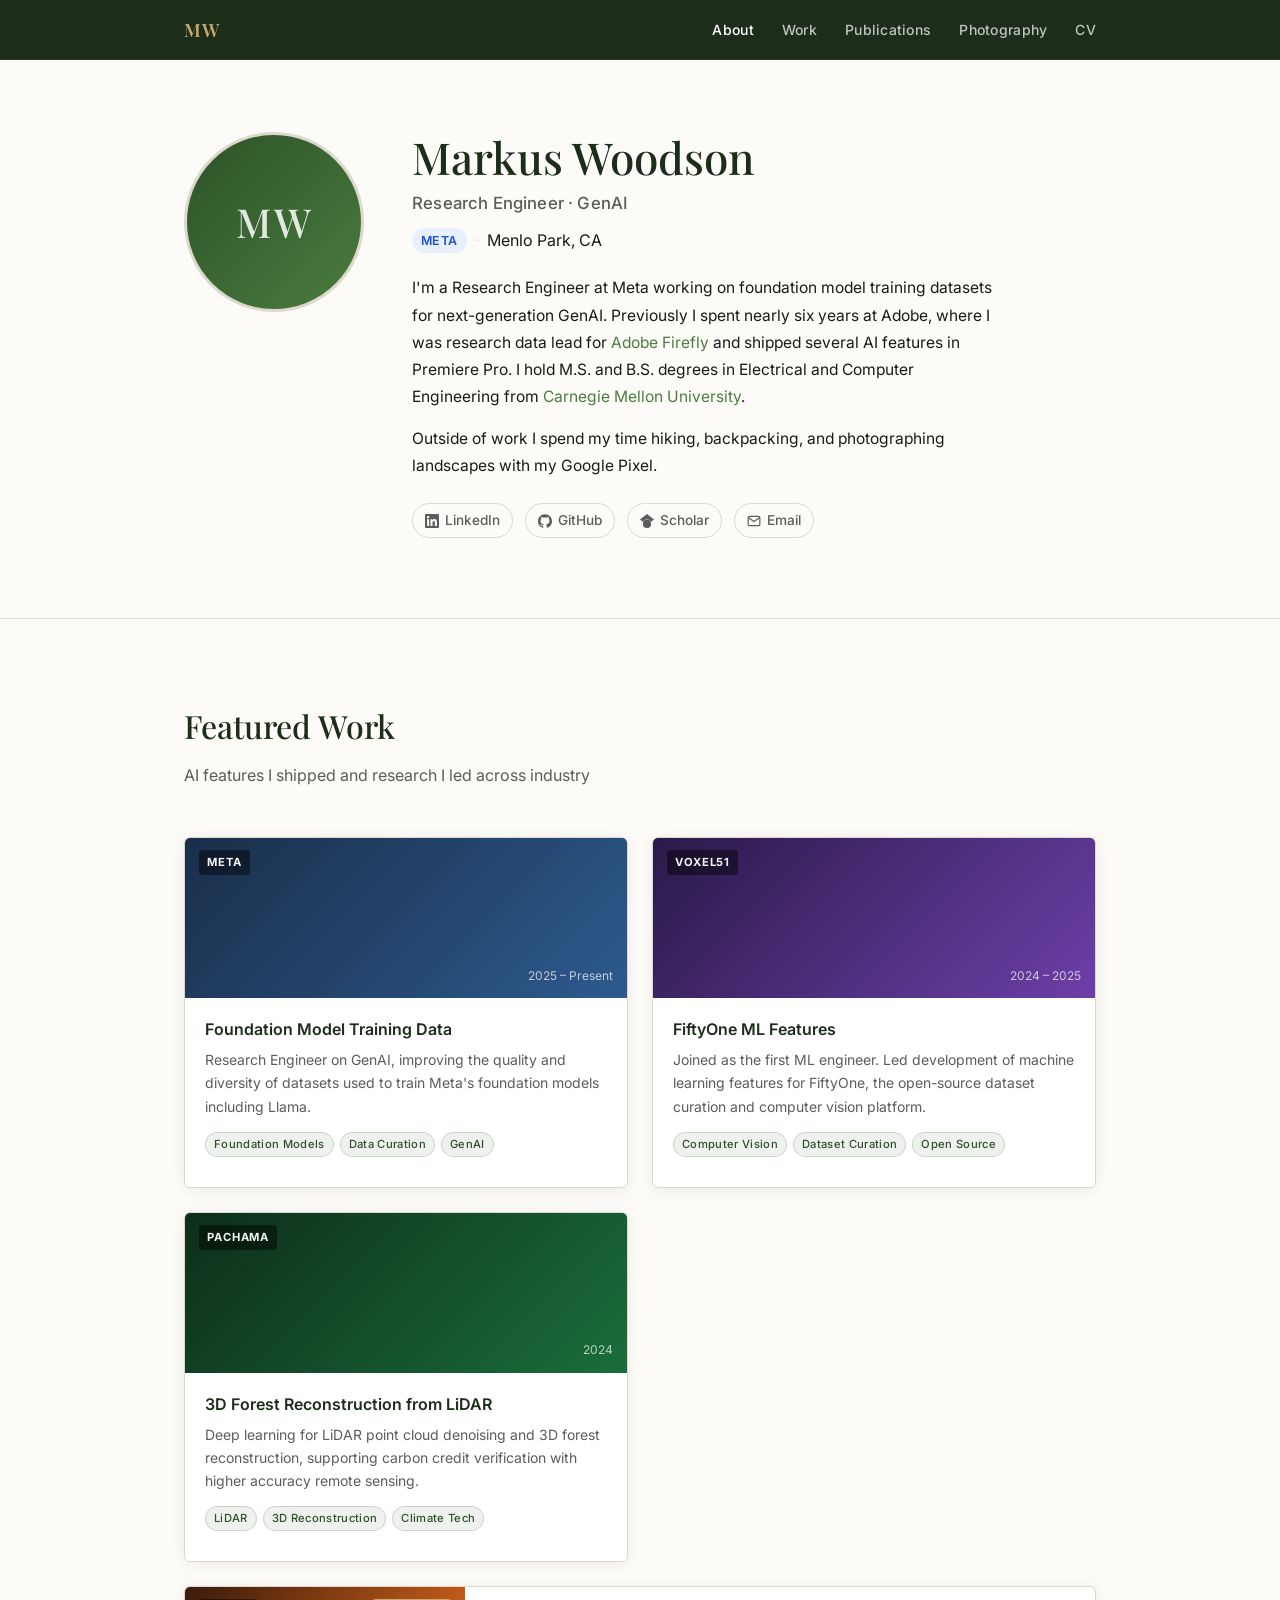
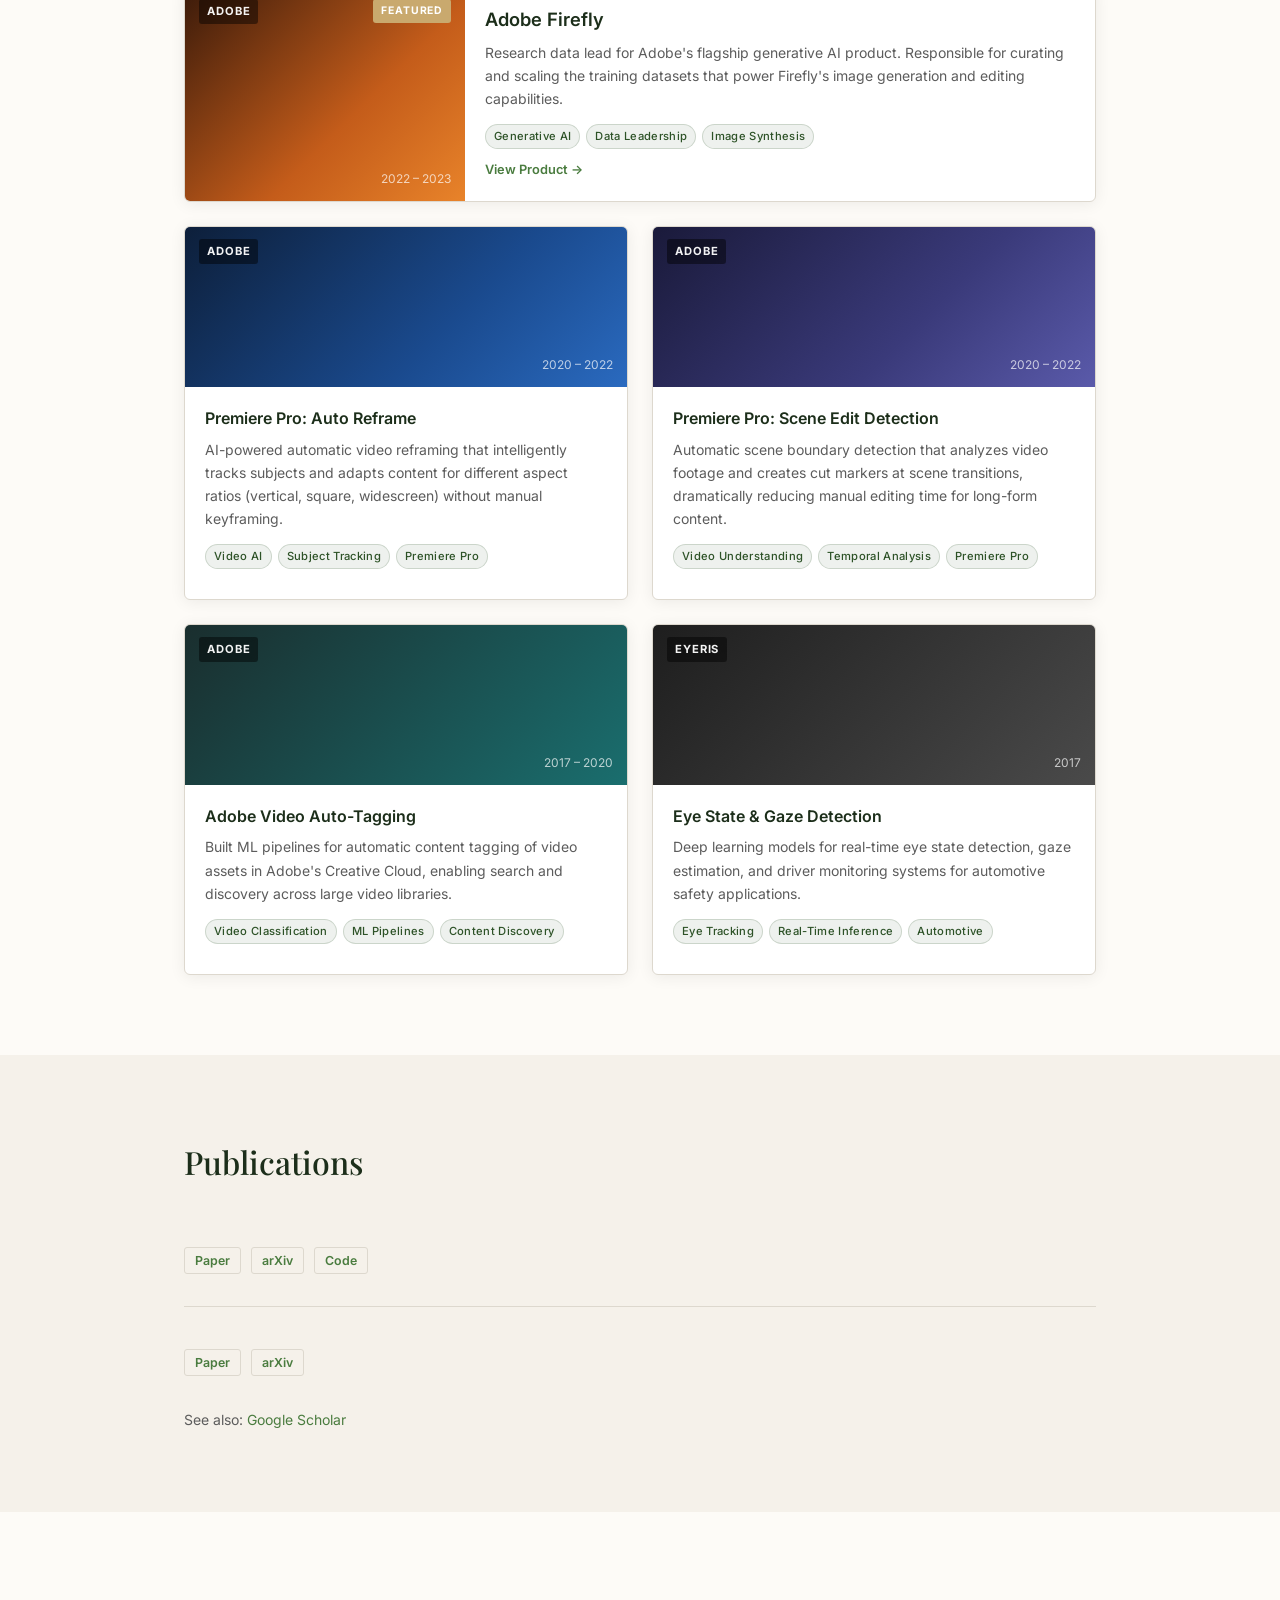
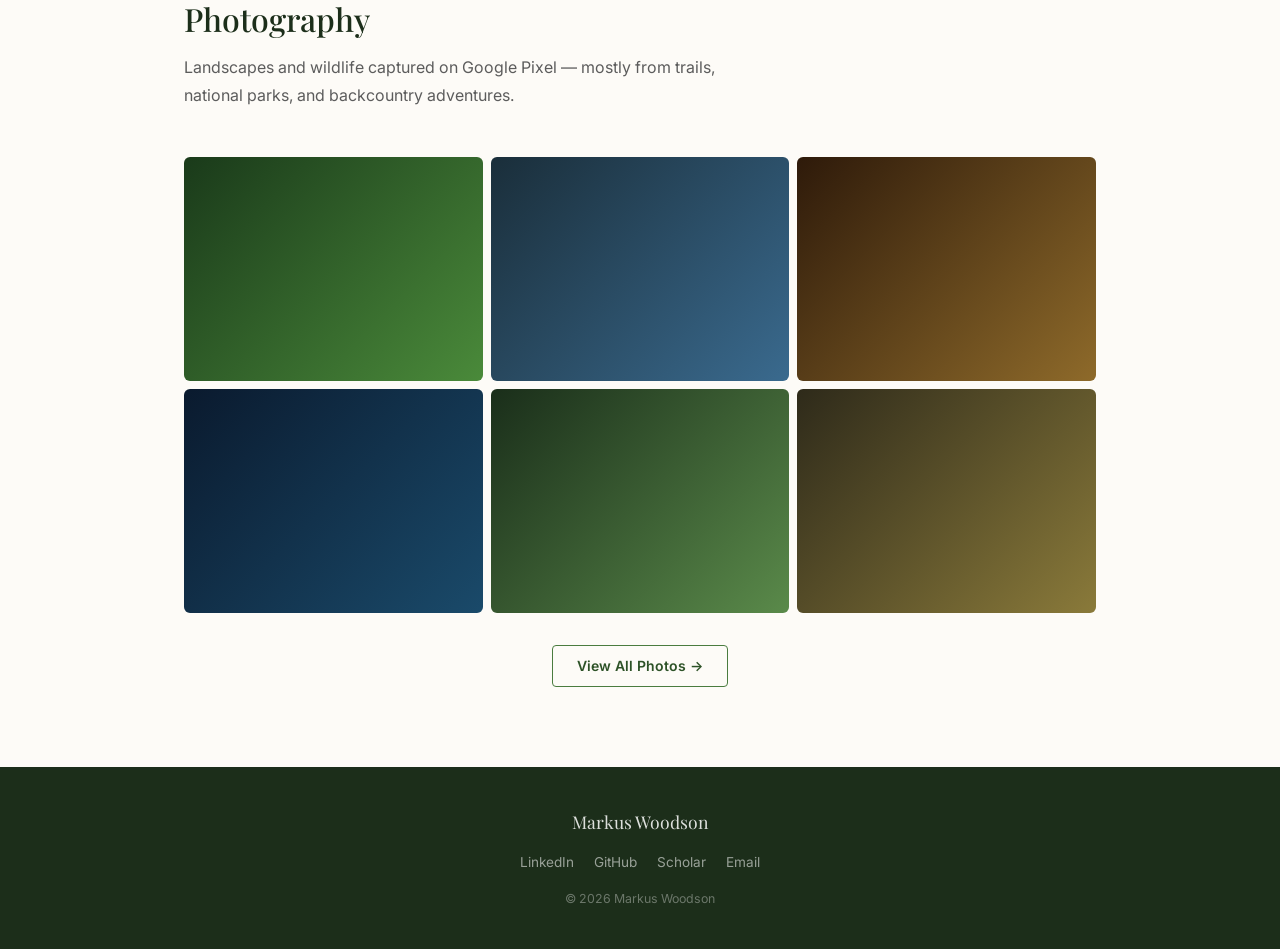
==== index.html @ 7519c485 "Initial portfolio site" ====
<!DOCTYPE html>
<html lang="en">
<head>
  <meta charset="UTF-8">
  <meta name="viewport" content="width=device-width, initial-scale=1.0">
  <title>Markus Woodson — Research Engineer</title>
  <meta name="description" content="Research Engineer at Meta. AI/ML researcher specializing in generative models, computer vision, and video understanding.">
  <link rel="preconnect" href="https://fonts.googleapis.com">
  <link rel="preconnect" href="https://fonts.gstatic.com" crossorigin>
  <link href="https://fonts.googleapis.com/css2?family=Playfair+Display:wght@400;500;600&family=Inter:wght@300;400;500;600&display=swap" rel="stylesheet">
  <link rel="stylesheet" href="css/style.css">
</head>
<body>

  <!-- ─── Navigation ─────────────────────────────────────────────────── -->
  <header class="site-header">
    <nav class="nav-container">
      <a href="#" class="nav-brand">MW</a>
      <ul class="nav-links">
        <li><a href="#about">About</a></li>
        <li><a href="#work">Work</a></li>
        <li><a href="#publications">Publications</a></li>
        <li><a href="photography.html">Photography</a></li>
        <li><a href="assets/markus-woodson-cv.pdf" target="_blank">CV</a></li>
      </ul>
      <button class="nav-toggle" aria-label="Toggle menu">
        <span></span><span></span><span></span>
      </button>
    </nav>
  </header>

  <main>

    <!-- ─── Hero ────────────────────────────────────────────────────── -->
    <section class="hero" id="about">
      <div class="container hero-grid">
        <div class="hero-photo">
          <!-- Replace with: <img src="images/profile.jpg" alt="Markus Woodson"> -->
          <div class="photo-placeholder">MW</div>
        </div>
        <div class="hero-content">
          <h1 class="hero-name">Markus Woodson</h1>
          <p class="hero-title">Research Engineer · GenAI</p>
          <p class="hero-affiliation">
            <span class="affil-badge affil-meta">Meta</span>
            <span class="affil-dot">·</span>
            Menlo Park, CA
          </p>
          <p class="hero-bio">
            I'm a Research Engineer at Meta working on foundation model training datasets for next-generation GenAI.
            Previously I spent nearly six years at Adobe, where I was research data lead for
            <a href="https://firefly.adobe.com" target="_blank" rel="noopener">Adobe Firefly</a>
            and shipped several AI features in Premiere Pro. I hold M.S. and B.S. degrees in
            Electrical and Computer Engineering from
            <a href="https://www.ece.cmu.edu" target="_blank" rel="noopener">Carnegie Mellon University</a>.
          </p>
          <p class="hero-bio">
            Outside of work I spend my time hiking, backpacking, and photographing landscapes with my Google Pixel.
          </p>
          <div class="hero-links">
            <a href="https://www.linkedin.com/in/markuswoodson/" target="_blank" rel="noopener" class="icon-link" aria-label="LinkedIn">
              <svg viewBox="0 0 24 24" fill="currentColor"><path d="M20.447 20.452h-3.554v-5.569c0-1.328-.027-3.037-1.852-3.037-1.853 0-2.136 1.445-2.136 2.939v5.667H9.351V9h3.414v1.561h.046c.477-.9 1.637-1.85 3.37-1.85 3.601 0 4.267 2.37 4.267 5.455v6.286zM5.337 7.433a2.062 2.062 0 01-2.063-2.065 2.064 2.064 0 112.063 2.065zm1.782 13.019H3.555V9h3.564v11.452zM22.225 0H1.771C.792 0 0 .774 0 1.729v20.542C0 23.227.792 24 1.771 24h20.451C23.2 24 24 23.227 24 22.271V1.729C24 .774 23.2 0 22.222 0h.003z"/></svg>
              LinkedIn
            </a>
            <a href="https://github.com/markuswoodson" target="_blank" rel="noopener" class="icon-link" aria-label="GitHub">
              <svg viewBox="0 0 24 24" fill="currentColor"><path d="M12 .297c-6.63 0-12 5.373-12 12 0 5.303 3.438 9.8 8.205 11.385.6.113.82-.258.82-.577 0-.285-.01-1.04-.015-2.04-3.338.724-4.042-1.61-4.042-1.61C4.422 18.07 3.633 17.7 3.633 17.7c-1.087-.744.084-.729.084-.729 1.205.084 1.838 1.236 1.838 1.236 1.07 1.835 2.809 1.305 3.495.998.108-.776.417-1.305.76-1.605-2.665-.3-5.466-1.332-5.466-5.93 0-1.31.465-2.38 1.235-3.22-.135-.303-.54-1.523.105-3.176 0 0 1.005-.322 3.3 1.23.96-.267 1.98-.399 3-.405 1.02.006 2.04.138 3 .405 2.28-1.552 3.285-1.23 3.285-1.23.645 1.653.24 2.873.12 3.176.765.84 1.23 1.91 1.23 3.22 0 4.61-2.805 5.625-5.475 5.92.42.36.81 1.096.81 2.22 0 1.606-.015 2.896-.015 3.286 0 .315.21.69.825.57C20.565 22.092 24 17.592 24 12.297c0-6.627-5.373-12-12-12"/></svg>
              GitHub
            </a>
            <a href="https://scholar.google.com/citations?user=markuswoodson" target="_blank" rel="noopener" class="icon-link" aria-label="Google Scholar">
              <svg viewBox="0 0 24 24" fill="currentColor"><path d="M12 24a7 7 0 110-14 7 7 0 010 14zm0-24L0 9.5l4.838 3.94A8 8 0 0112 9a8 8 0 017.162 4.44L24 9.5z"/></svg>
              Scholar
            </a>
            <a href="mailto:markus@example.com" class="icon-link" aria-label="Email">
              <svg viewBox="0 0 24 24" fill="none" stroke="currentColor" stroke-width="2"><path d="M4 4h16c1.1 0 2 .9 2 2v12c0 1.1-.9 2-2 2H4c-1.1 0-2-.9-2-2V6c0-1.1.9-2 2-2z"/><polyline points="22,6 12,13 2,6"/></svg>
              Email
            </a>
          </div>
        </div>
      </div>
    </section>

    <!-- ─── Featured Work ────────────────────────────────────────────── -->
    <section class="section section-alt" id="work">
      <div class="container">
        <h2 class="section-title">Featured Work</h2>
        <p class="section-subtitle">AI features I shipped and research I led across industry</p>

        <div class="work-grid">

          <!-- Meta -->
          <div class="work-card">
            <div class="work-card-image" style="background: linear-gradient(135deg, #1a2e4a 0%, #2d5a8e 100%);">
              <span class="work-company-badge">Meta</span>
              <span class="work-year">2025 – Present</span>
            </div>
            <div class="work-card-body">
              <h3 class="work-title">Foundation Model Training Data</h3>
              <p class="work-desc">Research Engineer on GenAI, improving the quality and diversity of datasets used to train Meta's foundation models including Llama.</p>
              <div class="work-tags">
                <span class="tag">Foundation Models</span>
                <span class="tag">Data Curation</span>
                <span class="tag">GenAI</span>
              </div>
            </div>
          </div>

          <!-- Voxel51 -->
          <div class="work-card">
            <div class="work-card-image" style="background: linear-gradient(135deg, #2a1a4a 0%, #6d3fa8 100%);">
              <span class="work-company-badge">Voxel51</span>
              <span class="work-year">2024 – 2025</span>
            </div>
            <div class="work-card-body">
              <h3 class="work-title">FiftyOne ML Features</h3>
              <p class="work-desc">Joined as the first ML engineer. Led development of machine learning features for FiftyOne, the open-source dataset curation and computer vision platform.</p>
              <div class="work-tags">
                <span class="tag">Computer Vision</span>
                <span class="tag">Dataset Curation</span>
                <span class="tag">Open Source</span>
              </div>
            </div>
          </div>

          <!-- Pachama -->
          <div class="work-card">
            <div class="work-card-image" style="background: linear-gradient(135deg, #0d2e1a 0%, #1a6e3a 100%);">
              <span class="work-company-badge">Pachama</span>
              <span class="work-year">2024</span>
            </div>
            <div class="work-card-body">
              <h3 class="work-title">3D Forest Reconstruction from LiDAR</h3>
              <p class="work-desc">Deep learning for LiDAR point cloud denoising and 3D forest reconstruction, supporting carbon credit verification with higher accuracy remote sensing.</p>
              <div class="work-tags">
                <span class="tag">LiDAR</span>
                <span class="tag">3D Reconstruction</span>
                <span class="tag">Climate Tech</span>
              </div>
            </div>
          </div>

          <!-- Firefly -->
          <div class="work-card featured">
            <div class="work-card-image" style="background: linear-gradient(135deg, #3a1a0a 0%, #c45c1a 60%, #e8832a 100%);">
              <!-- Replace with: <img src="images/work/firefly.jpg" alt="Adobe Firefly"> -->
              <span class="work-company-badge">Adobe</span>
              <span class="work-year">2022 – 2023</span>
              <span class="featured-badge">Featured</span>
            </div>
            <div class="work-card-body">
              <h3 class="work-title">Adobe Firefly</h3>
              <p class="work-desc">Research data lead for Adobe's flagship generative AI product. Responsible for curating and scaling the training datasets that power Firefly's image generation and editing capabilities.</p>
              <div class="work-tags">
                <span class="tag">Generative AI</span>
                <span class="tag">Data Leadership</span>
                <span class="tag">Image Synthesis</span>
              </div>
              <a href="https://firefly.adobe.com" target="_blank" rel="noopener" class="work-link">View Product →</a>
            </div>
          </div>

          <!-- Auto Reframe -->
          <div class="work-card">
            <div class="work-card-image" style="background: linear-gradient(135deg, #0d1f3a 0%, #1a4a8e 60%, #2a6abf 100%);">
              <!-- Replace with: <img src="images/work/auto-reframe.jpg" alt="Auto Reframe"> -->
              <span class="work-company-badge">Adobe</span>
              <span class="work-year">2020 – 2022</span>
            </div>
            <div class="work-card-body">
              <h3 class="work-title">Premiere Pro: Auto Reframe</h3>
              <p class="work-desc">AI-powered automatic video reframing that intelligently tracks subjects and adapts content for different aspect ratios (vertical, square, widescreen) without manual keyframing.</p>
              <div class="work-tags">
                <span class="tag">Video AI</span>
                <span class="tag">Subject Tracking</span>
                <span class="tag">Premiere Pro</span>
              </div>
            </div>
          </div>

          <!-- Scene Edit Detection -->
          <div class="work-card">
            <div class="work-card-image" style="background: linear-gradient(135deg, #1a1a3a 0%, #3a3a7a 60%, #5a5aaa 100%);">
              <!-- Replace with: <img src="images/work/scene-edit.jpg" alt="Scene Edit Detection"> -->
              <span class="work-company-badge">Adobe</span>
              <span class="work-year">2020 – 2022</span>
            </div>
            <div class="work-card-body">
              <h3 class="work-title">Premiere Pro: Scene Edit Detection</h3>
              <p class="work-desc">Automatic scene boundary detection that analyzes video footage and creates cut markers at scene transitions, dramatically reducing manual editing time for long-form content.</p>
              <div class="work-tags">
                <span class="tag">Video Understanding</span>
                <span class="tag">Temporal Analysis</span>
                <span class="tag">Premiere Pro</span>
              </div>
            </div>
          </div>

          <!-- Auto Tagging -->
          <div class="work-card">
            <div class="work-card-image" style="background: linear-gradient(135deg, #1a2e2e 0%, #1a6e6e 100%);">
              <span class="work-company-badge">Adobe</span>
              <span class="work-year">2017 – 2020</span>
            </div>
            <div class="work-card-body">
              <h3 class="work-title">Adobe Video Auto-Tagging</h3>
              <p class="work-desc">Built ML pipelines for automatic content tagging of video assets in Adobe's Creative Cloud, enabling search and discovery across large video libraries.</p>
              <div class="work-tags">
                <span class="tag">Video Classification</span>
                <span class="tag">ML Pipelines</span>
                <span class="tag">Content Discovery</span>
              </div>
            </div>
          </div>

          <!-- Eyeris -->
          <div class="work-card">
            <div class="work-card-image" style="background: linear-gradient(135deg, #1e1e1e 0%, #4a4a4a 100%);">
              <span class="work-company-badge">Eyeris</span>
              <span class="work-year">2017</span>
            </div>
            <div class="work-card-body">
              <h3 class="work-title">Eye State &amp; Gaze Detection</h3>
              <p class="work-desc">Deep learning models for real-time eye state detection, gaze estimation, and driver monitoring systems for automotive safety applications.</p>
              <div class="work-tags">
                <span class="tag">Eye Tracking</span>
                <span class="tag">Real-Time Inference</span>
                <span class="tag">Automotive</span>
              </div>
            </div>
          </div>

        </div>
      </div>
    </section>

    <!-- ─── Publications ─────────────────────────────────────────────── -->
    <section class="section" id="publications">
      <div class="container">
        <h2 class="section-title">Publications</h2>
        <p class="section-subtitle"><!-- TODO: Add a short line about research interests if desired --></p>

        <div class="pub-list">

          <!-- TODO: Replace with your actual publications -->
          <div class="pub-item">
            <div class="pub-meta">
              <span class="pub-venue"><!-- e.g., CVPR 2023 --></span>
              <span class="pub-year"><!-- Year --></span>
            </div>
            <h3 class="pub-title">
              <a href="#" target="_blank" rel="noopener"><!-- Paper Title --></a>
            </h3>
            <p class="pub-authors"><!-- Author 1, Author 2, <strong>Markus Woodson</strong>, Author N --></p>
            <div class="pub-links">
              <a href="#" class="pub-link">Paper</a>
              <a href="#" class="pub-link">arXiv</a>
              <a href="#" class="pub-link">Code</a>
            </div>
          </div>

          <div class="pub-item">
            <div class="pub-meta">
              <span class="pub-venue"><!-- e.g., NeurIPS 2022 --></span>
              <span class="pub-year"><!-- Year --></span>
            </div>
            <h3 class="pub-title">
              <a href="#" target="_blank" rel="noopener"><!-- Paper Title --></a>
            </h3>
            <p class="pub-authors"><!-- Author 1, <strong>Markus Woodson</strong>, Author N --></p>
            <div class="pub-links">
              <a href="#" class="pub-link">Paper</a>
              <a href="#" class="pub-link">arXiv</a>
            </div>
          </div>

        </div>

        <p class="pub-note">
          See also:
          <a href="https://scholar.google.com/citations?user=markuswoodson" target="_blank" rel="noopener">Google Scholar</a>
        </p>
      </div>
    </section>

    <!-- ─── Photography Teaser ───────────────────────────────────────── -->
    <section class="section section-alt" id="photography">
      <div class="container">
        <h2 class="section-title">Photography</h2>
        <p class="section-subtitle">
          Landscapes and wildlife captured on Google Pixel — mostly from trails, national parks, and backcountry adventures.
        </p>

        <div class="photo-grid">
          <!-- Replace each div with: <a href="photography.html"><img src="images/photography/photo1.jpg" alt="Description"></a> -->
          <a href="photography.html" class="photo-thumb photo-placeholder-1"></a>
          <a href="photography.html" class="photo-thumb photo-placeholder-2"></a>
          <a href="photography.html" class="photo-thumb photo-placeholder-3"></a>
          <a href="photography.html" class="photo-thumb photo-placeholder-4"></a>
          <a href="photography.html" class="photo-thumb photo-placeholder-5"></a>
          <a href="photography.html" class="photo-thumb photo-placeholder-6"></a>
        </div>

        <div class="section-cta">
          <a href="photography.html" class="btn-outline">View All Photos →</a>
        </div>
      </div>
    </section>

  </main>

  <!-- ─── Footer ──────────────────────────────────────────────────────── -->
  <footer class="site-footer">
    <div class="container footer-inner">
      <p class="footer-name">Markus Woodson</p>
      <div class="footer-links">
        <a href="https://www.linkedin.com/in/markuswoodson/" target="_blank" rel="noopener">LinkedIn</a>
        <a href="https://github.com/markuswoodson" target="_blank" rel="noopener">GitHub</a>
        <a href="https://scholar.google.com/citations?user=markuswoodson" target="_blank" rel="noopener">Scholar</a>
        <a href="mailto:markus@example.com">Email</a>
      </div>
      <p class="footer-copy">© <span id="year"></span> Markus Woodson</p>
    </div>
  </footer>

  <script src="js/main.js"></script>
</body>
</html>
---- css/style.css ----
/* ─── Reset & Base ──────────────────────────────────────────────────── */
*, *::before, *::after { box-sizing: border-box; margin: 0; padding: 0; }

:root {
  --dark-green:   #1c2e1a;
  --forest:       #2d5227;
  --sage:         #4a7c3f;
  --light-sage:   #7ca36a;
  --cream:        #f5f1ea;
  --warm-white:   #fdfbf7;
  --earth:        #8b7355;
  --earth-light:  #c9a96e;
  --text:         #1a1a1a;
  --text-light:   #5c5c5c;
  --border:       #ddd8ce;
  --card-bg:      #ffffff;
  --card-shadow:  0 2px 16px rgba(0,0,0,0.07);
  --nav-height:   60px;
  --font-serif:   'Playfair Display', Georgia, serif;
  --font-sans:    'Inter', -apple-system, BlinkMacSystemFont, 'Segoe UI', sans-serif;
  --radius:       6px;
  --transition:   0.2s ease;
}

html { scroll-behavior: smooth; }

body {
  font-family: var(--font-sans);
  font-size: 16px;
  line-height: 1.7;
  color: var(--text);
  background: var(--cream);
  -webkit-font-smoothing: antialiased;
}

a {
  color: var(--sage);
  text-decoration: none;
  transition: color var(--transition);
}
a:hover { color: var(--forest); }

img { display: block; width: 100%; height: auto; }

/* ─── Layout ─────────────────────────────────────────────────────────── */
.container {
  max-width: 960px;
  margin: 0 auto;
  padding: 0 24px;
}

.section {
  padding: 80px 0;
}
.section-alt {
  background: var(--warm-white);
}

.section-title {
  font-family: var(--font-serif);
  font-size: 2rem;
  font-weight: 500;
  color: var(--dark-green);
  margin-bottom: 8px;
}
.section-subtitle {
  font-size: 1rem;
  color: var(--text-light);
  margin-bottom: 48px;
  max-width: 560px;
}

/* ─── Header / Nav ──────────────────────────────────────────────────── */
.site-header {
  position: sticky;
  top: 0;
  z-index: 100;
  background: var(--dark-green);
  border-bottom: 1px solid rgba(255,255,255,0.06);
  height: var(--nav-height);
}

.nav-container {
  max-width: 960px;
  margin: 0 auto;
  padding: 0 24px;
  height: 100%;
  display: flex;
  align-items: center;
  gap: 32px;
}

.nav-brand {
  font-family: var(--font-serif);
  font-size: 1.15rem;
  font-weight: 600;
  color: var(--earth-light);
  letter-spacing: 0.05em;
  flex-shrink: 0;
}
.nav-brand:hover { color: #fff; }

.nav-links {
  list-style: none;
  display: flex;
  gap: 28px;
  margin-left: auto;
}

.nav-links a {
  font-size: 0.875rem;
  font-weight: 500;
  color: rgba(255,255,255,0.72);
  letter-spacing: 0.02em;
  transition: color var(--transition);
}
.nav-links a:hover { color: #fff; }

.nav-toggle {
  display: none;
  flex-direction: column;
  gap: 5px;
  background: none;
  border: none;
  cursor: pointer;
  padding: 4px;
  margin-left: auto;
}
.nav-toggle span {
  display: block;
  width: 22px;
  height: 2px;
  background: rgba(255,255,255,0.8);
  border-radius: 2px;
  transition: var(--transition);
}

/* ─── Hero ───────────────────────────────────────────────────────────── */
.hero {
  background: var(--warm-white);
  padding: 72px 0 80px;
  border-bottom: 1px solid var(--border);
}

.hero-grid {
  display: grid;
  grid-template-columns: 180px 1fr;
  gap: 48px;
  align-items: start;
}

.hero-photo {
  flex-shrink: 0;
}

.hero-photo img,
.photo-placeholder {
  width: 180px;
  height: 180px;
  border-radius: 50%;
  object-fit: cover;
  border: 3px solid var(--border);
}

.photo-placeholder {
  display: flex;
  align-items: center;
  justify-content: center;
  background: linear-gradient(135deg, var(--forest) 0%, var(--sage) 100%);
  color: rgba(255,255,255,0.85);
  font-family: var(--font-serif);
  font-size: 2.5rem;
  font-weight: 500;
  letter-spacing: 0.05em;
  user-select: none;
}

.hero-name {
  font-family: var(--font-serif);
  font-size: 2.75rem;
  font-weight: 500;
  color: var(--dark-green);
  line-height: 1.15;
  margin-bottom: 6px;
}

.hero-title {
  font-size: 1.05rem;
  font-weight: 500;
  color: var(--text-light);
  margin-bottom: 10px;
  letter-spacing: 0.01em;
}

.hero-affiliation {
  display: flex;
  align-items: center;
  gap: 8px;
  margin-bottom: 20px;
}

.affil-badge {
  display: inline-block;
  font-size: 0.775rem;
  font-weight: 600;
  padding: 2px 9px;
  border-radius: 20px;
  letter-spacing: 0.04em;
  text-transform: uppercase;
}
.affil-meta {
  background: #e8f0fe;
  color: #1a53d8;
}

.affil-dot { color: var(--border); }

.hero-bio {
  font-size: 0.975rem;
  color: var(--text);
  margin-bottom: 14px;
  max-width: 580px;
  line-height: 1.75;
}
.hero-bio:last-of-type { margin-bottom: 24px; }

.hero-links {
  display: flex;
  flex-wrap: wrap;
  gap: 12px;
}

.icon-link {
  display: inline-flex;
  align-items: center;
  gap: 6px;
  font-size: 0.85rem;
  font-weight: 500;
  color: var(--text-light);
  border: 1px solid var(--border);
  padding: 5px 12px;
  border-radius: 20px;
  transition: all var(--transition);
}
.icon-link svg {
  width: 14px;
  height: 14px;
  flex-shrink: 0;
}
.icon-link:hover {
  color: var(--forest);
  border-color: var(--sage);
  background: rgba(74, 124, 63, 0.06);
}

/* ─── Work Grid ─────────────────────────────────────────────────────── */
.work-grid {
  display: grid;
  grid-template-columns: repeat(2, 1fr);
  gap: 24px;
}

.work-card {
  background: var(--card-bg);
  border-radius: var(--radius);
  overflow: hidden;
  box-shadow: var(--card-shadow);
  border: 1px solid var(--border);
  transition: transform var(--transition), box-shadow var(--transition);
  display: flex;
  flex-direction: column;
}
.work-card:hover {
  transform: translateY(-3px);
  box-shadow: 0 8px 28px rgba(0,0,0,0.11);
}
.work-card.featured {
  grid-column: span 2;
  display: grid;
  grid-template-columns: 280px 1fr;
}

.work-card-image {
  position: relative;
  height: 160px;
  display: flex;
  flex-direction: column;
  justify-content: space-between;
  padding: 12px 14px;
  overflow: hidden;
}
.work-card.featured .work-card-image {
  height: auto;
  min-height: 200px;
}
.work-card-image img {
  position: absolute;
  inset: 0;
  width: 100%;
  height: 100%;
  object-fit: cover;
  opacity: 0.85;
}

.work-company-badge {
  position: relative;
  display: inline-block;
  align-self: flex-start;
  font-size: 0.7rem;
  font-weight: 700;
  letter-spacing: 0.08em;
  text-transform: uppercase;
  background: rgba(0,0,0,0.45);
  color: rgba(255,255,255,0.95);
  padding: 3px 8px;
  border-radius: 3px;
  backdrop-filter: blur(4px);
}

.work-year {
  position: relative;
  font-size: 0.75rem;
  color: rgba(255,255,255,0.7);
  align-self: flex-end;
}

.featured-badge {
  position: absolute;
  top: 12px;
  right: 14px;
  font-size: 0.65rem;
  font-weight: 700;
  letter-spacing: 0.08em;
  text-transform: uppercase;
  background: var(--earth-light);
  color: #fff;
  padding: 3px 8px;
  border-radius: 3px;
}

.work-card-body {
  padding: 20px;
  flex: 1;
  display: flex;
  flex-direction: column;
}

.work-title {
  font-size: 1rem;
  font-weight: 600;
  color: var(--dark-green);
  margin-bottom: 8px;
  line-height: 1.4;
}
.work-card.featured .work-title { font-size: 1.15rem; }

.work-desc {
  font-size: 0.875rem;
  color: var(--text-light);
  line-height: 1.65;
  flex: 1;
  margin-bottom: 14px;
}

.work-tags {
  display: flex;
  flex-wrap: wrap;
  gap: 6px;
  margin-bottom: 10px;
}

.tag {
  font-size: 0.7rem;
  font-weight: 500;
  letter-spacing: 0.03em;
  color: var(--forest);
  background: rgba(45, 82, 39, 0.08);
  border: 1px solid rgba(45, 82, 39, 0.18);
  padding: 2px 8px;
  border-radius: 20px;
}

.work-link {
  font-size: 0.8rem;
  font-weight: 600;
  color: var(--sage);
  margin-top: auto;
}
.work-link:hover { color: var(--forest); }

/* ─── Publications ───────────────────────────────────────────────────── */
.pub-list {
  display: flex;
  flex-direction: column;
  gap: 32px;
  margin-bottom: 32px;
}

.pub-item {
  padding-bottom: 32px;
  border-bottom: 1px solid var(--border);
}
.pub-item:last-child {
  border-bottom: none;
  padding-bottom: 0;
}

.pub-meta {
  display: flex;
  align-items: center;
  gap: 12px;
  margin-bottom: 6px;
}

.pub-venue {
  font-size: 0.8rem;
  font-weight: 700;
  letter-spacing: 0.04em;
  text-transform: uppercase;
  color: var(--sage);
}

.pub-year {
  font-size: 0.8rem;
  color: var(--text-light);
}

.pub-title {
  font-size: 1.05rem;
  font-weight: 500;
  line-height: 1.45;
  margin-bottom: 6px;
}
.pub-title a { color: var(--text); }
.pub-title a:hover { color: var(--forest); }

.pub-authors {
  font-size: 0.875rem;
  color: var(--text-light);
  margin-bottom: 10px;
}
.pub-authors strong { color: var(--text); font-weight: 500; }

.pub-links {
  display: flex;
  gap: 10px;
}

.pub-link {
  font-size: 0.775rem;
  font-weight: 600;
  color: var(--sage);
  border: 1px solid var(--border);
  padding: 2px 10px;
  border-radius: 3px;
  transition: all var(--transition);
}
.pub-link:hover {
  background: var(--sage);
  border-color: var(--sage);
  color: #fff;
}

.pub-note {
  font-size: 0.875rem;
  color: var(--text-light);
}

/* ─── Photography Grid ───────────────────────────────────────────────── */
.photo-grid {
  display: grid;
  grid-template-columns: repeat(3, 1fr);
  gap: 8px;
  margin-bottom: 32px;
}

.photo-thumb {
  display: block;
  aspect-ratio: 4/3;
  border-radius: var(--radius);
  overflow: hidden;
  transition: transform var(--transition), opacity var(--transition);
  cursor: pointer;
}
.photo-thumb:hover { transform: scale(1.02); opacity: 0.9; }

.photo-thumb img {
  width: 100%;
  height: 100%;
  object-fit: cover;
}

/* Placeholder gradient thumbnails */
.photo-placeholder-1 { background: linear-gradient(135deg, #1a3a1a 0%, #4a8a3a 100%); }
.photo-placeholder-2 { background: linear-gradient(135deg, #1a2e3a 0%, #3a6a8e 100%); }
.photo-placeholder-3 { background: linear-gradient(135deg, #2e1a0a 0%, #8e6a2a 100%); }
.photo-placeholder-4 { background: linear-gradient(135deg, #0a1a2e 0%, #1a4a6a 100%); }
.photo-placeholder-5 { background: linear-gradient(135deg, #1a2e1a 0%, #5a8a4a 100%); }
.photo-placeholder-6 { background: linear-gradient(135deg, #2e2a1a 0%, #8a7a3a 100%); }

.section-cta { text-align: center; }

.btn-outline {
  display: inline-block;
  font-size: 0.875rem;
  font-weight: 600;
  color: var(--forest);
  border: 1.5px solid var(--sage);
  padding: 8px 24px;
  border-radius: 4px;
  transition: all var(--transition);
}
.btn-outline:hover {
  background: var(--forest);
  border-color: var(--forest);
  color: #fff;
}

/* ─── Footer ─────────────────────────────────────────────────────────── */
.site-footer {
  background: var(--dark-green);
  color: rgba(255,255,255,0.6);
  padding: 40px 0;
}

.footer-inner {
  display: flex;
  flex-direction: column;
  align-items: center;
  gap: 14px;
  text-align: center;
}

.footer-name {
  font-family: var(--font-serif);
  font-size: 1.1rem;
  color: rgba(255,255,255,0.85);
}

.footer-links {
  display: flex;
  gap: 20px;
  flex-wrap: wrap;
  justify-content: center;
}
.footer-links a {
  font-size: 0.85rem;
  color: rgba(255,255,255,0.55);
  transition: color var(--transition);
}
.footer-links a:hover { color: rgba(255,255,255,0.9); }

.footer-copy {
  font-size: 0.775rem;
  color: rgba(255,255,255,0.35);
}

/* ─── Photography Page ───────────────────────────────────────────────── */
.photo-page-hero {
  background: var(--dark-green);
  padding: 64px 0 56px;
  text-align: center;
}
.photo-page-hero h1 {
  font-family: var(--font-serif);
  font-size: 2.5rem;
  font-weight: 500;
  color: #fff;
  margin-bottom: 12px;
}
.photo-page-hero p {
  font-size: 1rem;
  color: rgba(255,255,255,0.65);
  max-width: 480px;
  margin: 0 auto;
}

.photo-masonry {
  columns: 3;
  column-gap: 10px;
  padding: 32px 0;
}
.photo-masonry-item {
  break-inside: avoid;
  margin-bottom: 10px;
  border-radius: var(--radius);
  overflow: hidden;
  display: block;
}
.photo-masonry-item img {
  width: 100%;
  display: block;
  transition: transform 0.3s ease;
}
.photo-masonry-item:hover img { transform: scale(1.02); }

.photo-masonry-placeholder {
  break-inside: avoid;
  margin-bottom: 10px;
  border-radius: var(--radius);
  overflow: hidden;
}

/* ─── Lightbox ───────────────────────────────────────────────────────── */
.lightbox {
  display: none;
  position: fixed;
  inset: 0;
  background: rgba(0,0,0,0.92);
  z-index: 1000;
  align-items: center;
  justify-content: center;
  padding: 24px;
}
.lightbox.open { display: flex; }
.lightbox img {
  max-width: 90vw;
  max-height: 88vh;
  object-fit: contain;
  border-radius: 3px;
}
.lightbox-close {
  position: absolute;
  top: 18px;
  right: 24px;
  color: rgba(255,255,255,0.7);
  font-size: 1.75rem;
  cursor: pointer;
  background: none;
  border: none;
  line-height: 1;
  transition: color var(--transition);
}
.lightbox-close:hover { color: #fff; }

/* ─── Responsive ─────────────────────────────────────────────────────── */
@media (max-width: 720px) {
  .nav-links { display: none; }
  .nav-links.open {
    display: flex;
    flex-direction: column;
    position: absolute;
    top: var(--nav-height);
    left: 0; right: 0;
    background: var(--dark-green);
    padding: 16px 24px;
    gap: 16px;
    border-bottom: 1px solid rgba(255,255,255,0.08);
  }
  .nav-toggle { display: flex; }

  .hero-grid {
    grid-template-columns: 1fr;
    gap: 24px;
  }
  .hero-photo { text-align: center; }
  .hero-photo img, .photo-placeholder {
    margin: 0 auto;
  }
  .hero-name { font-size: 2.1rem; }

  .work-grid { grid-template-columns: 1fr; }
  .work-card.featured {
    grid-column: span 1;
    grid-template-columns: 1fr;
  }
  .work-card.featured .work-card-image { height: 160px; }

  .photo-grid { grid-template-columns: repeat(2, 1fr); }
  .photo-masonry { columns: 2; }

  .section { padding: 56px 0; }
  .section-title { font-size: 1.65rem; }
}

@media (max-width: 480px) {
  .photo-grid { grid-template-columns: 1fr 1fr; }
  .photo-masonry { columns: 1; }
}
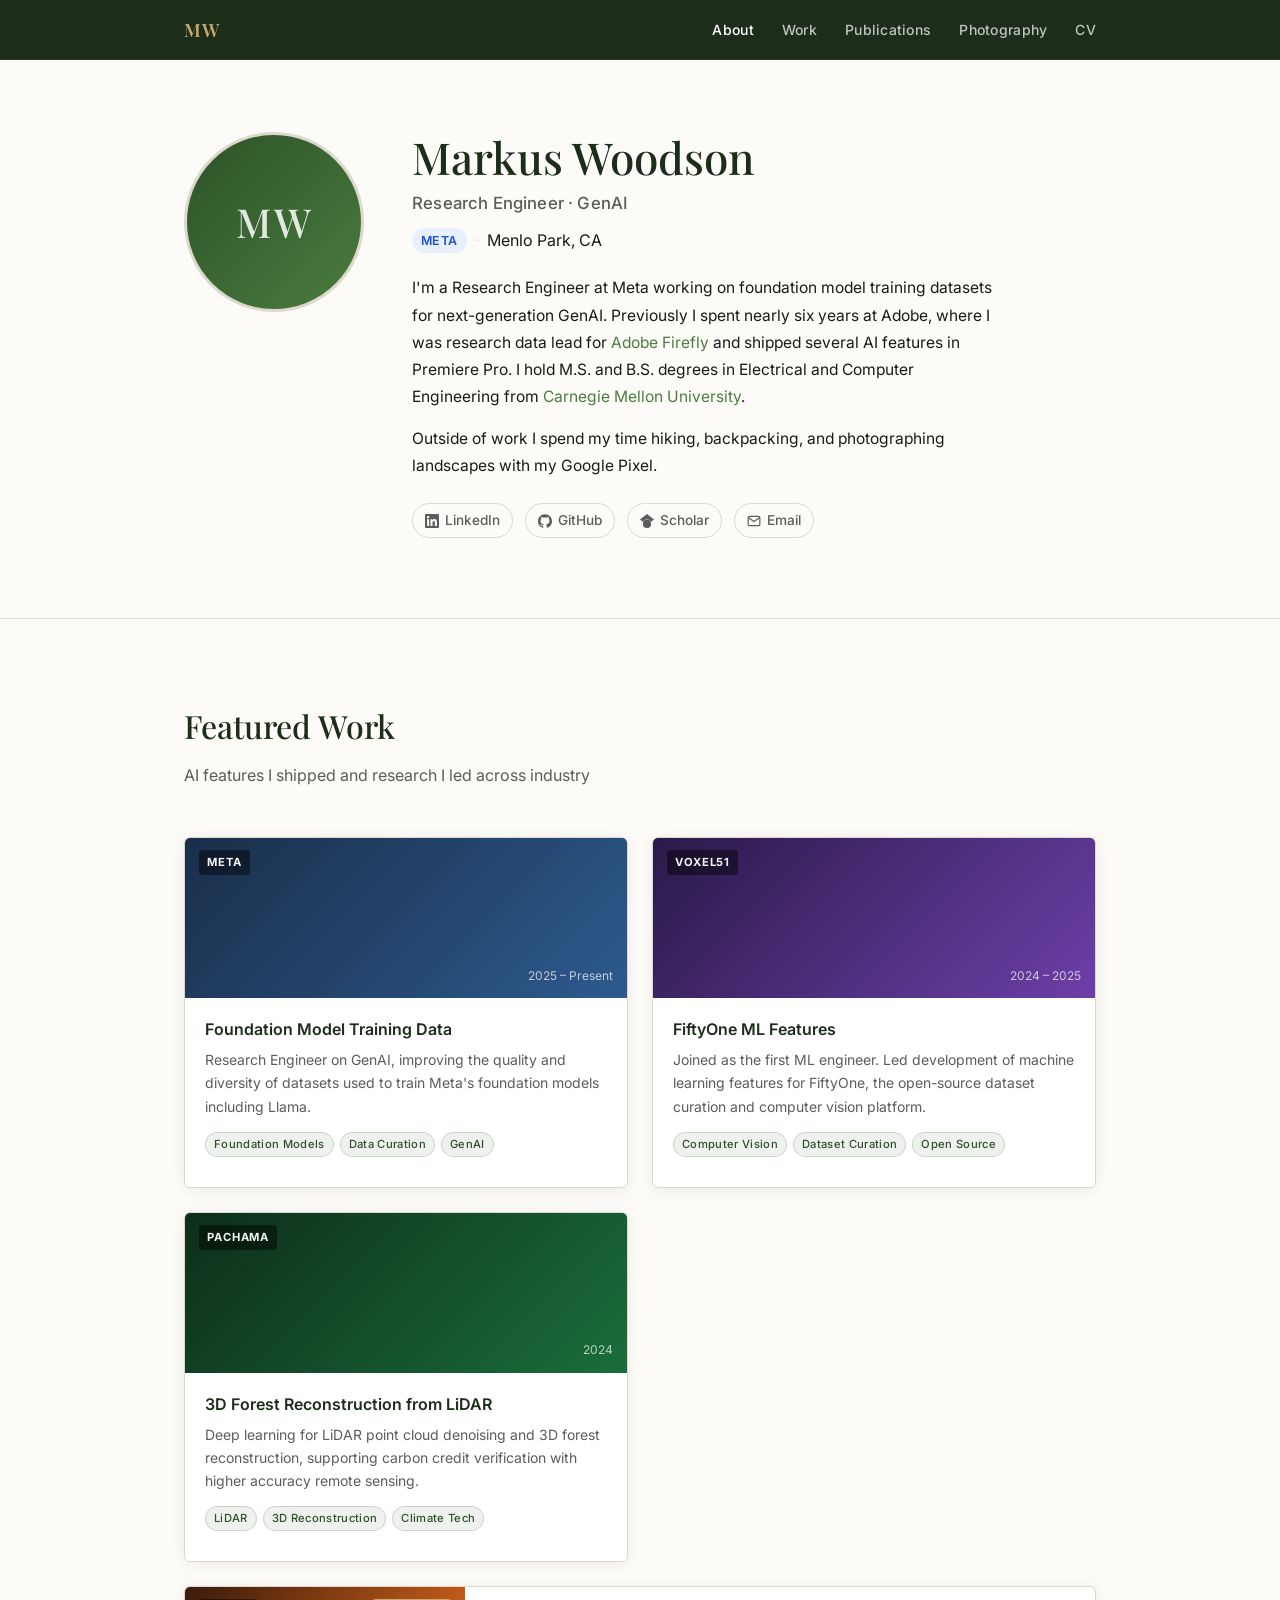
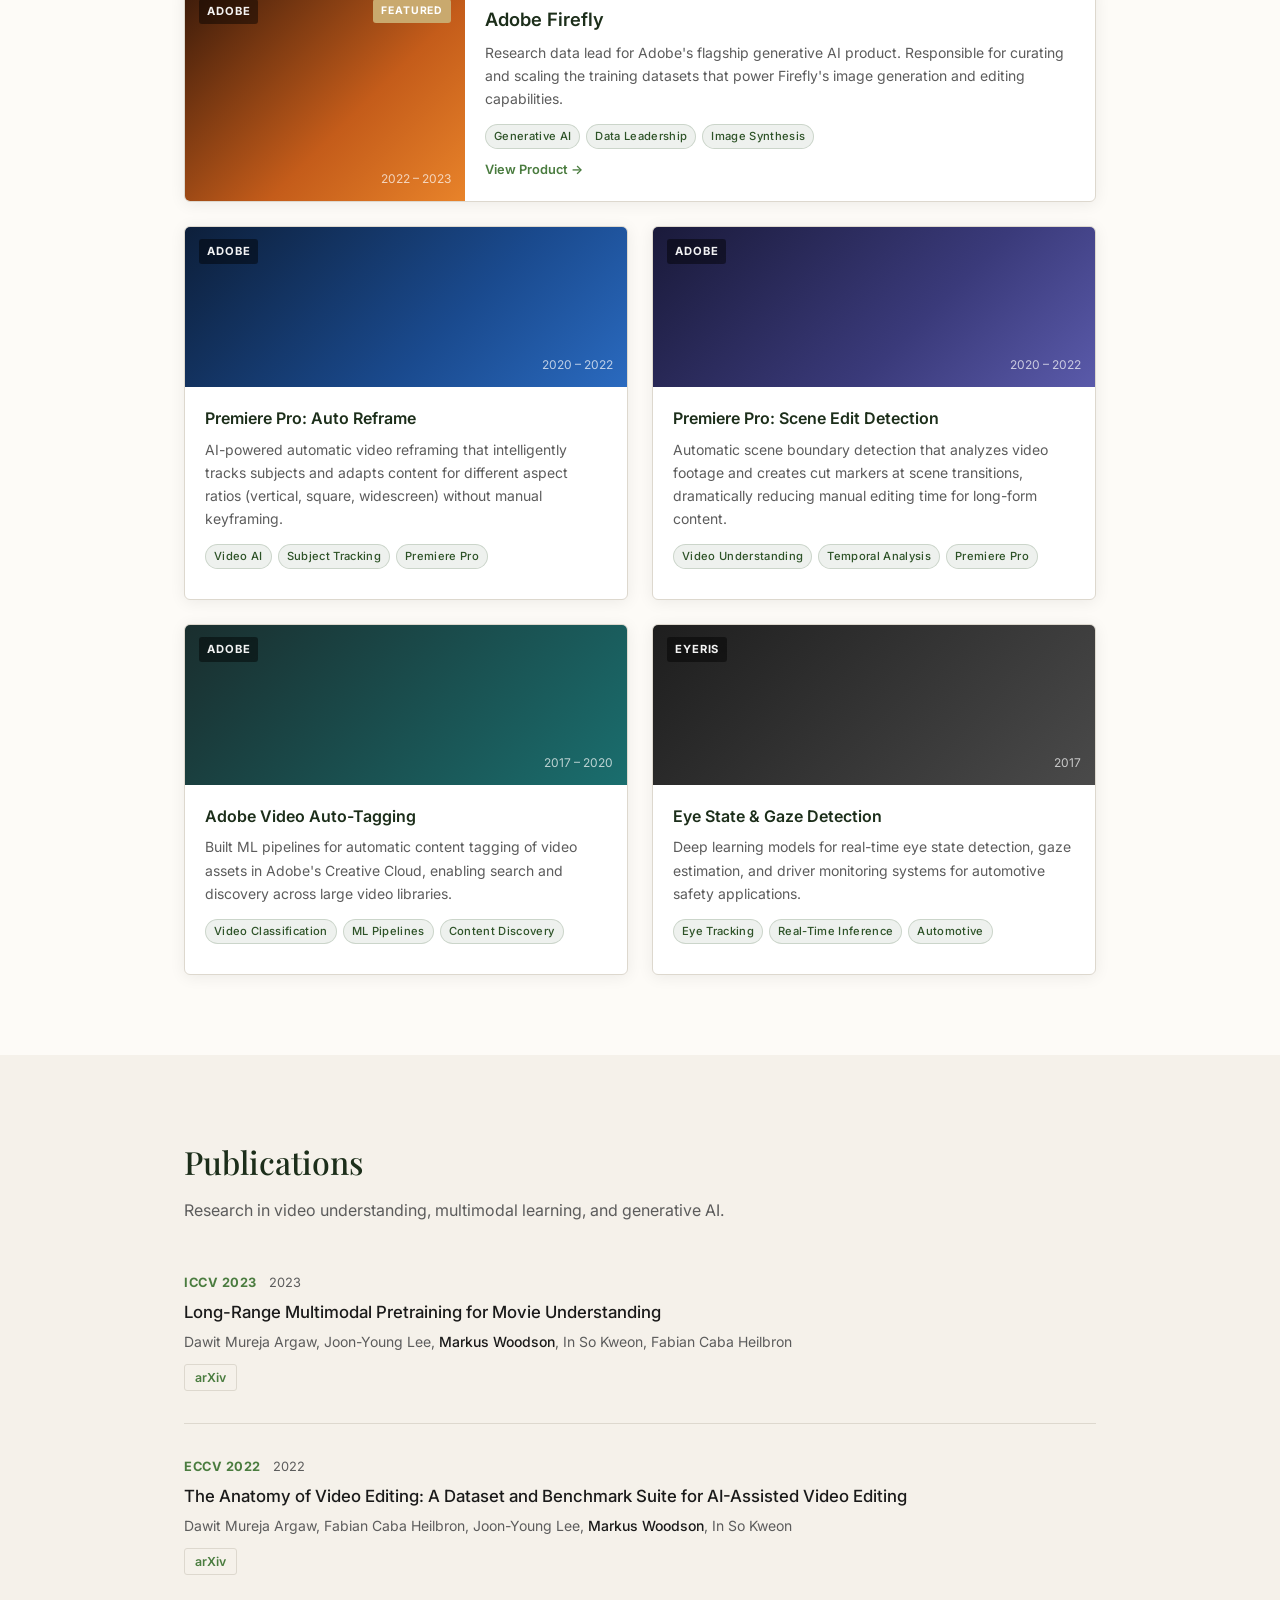
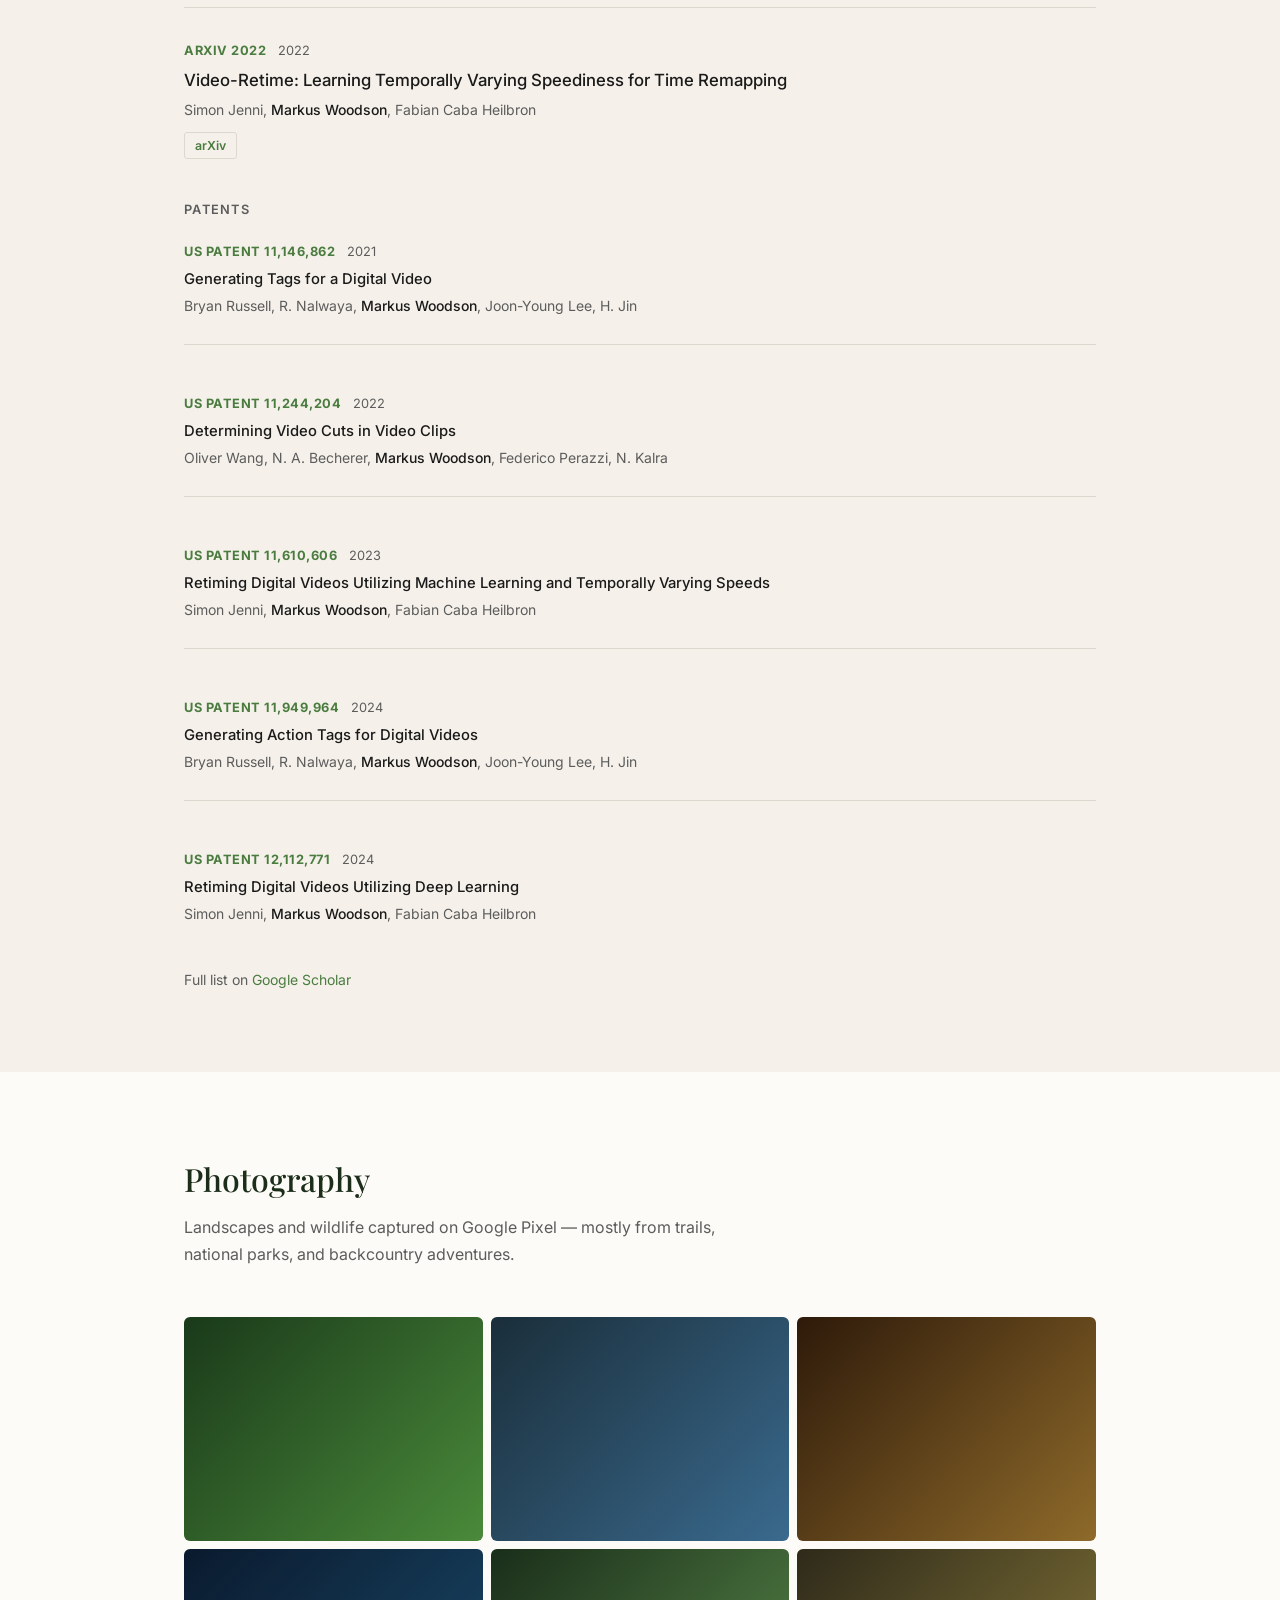
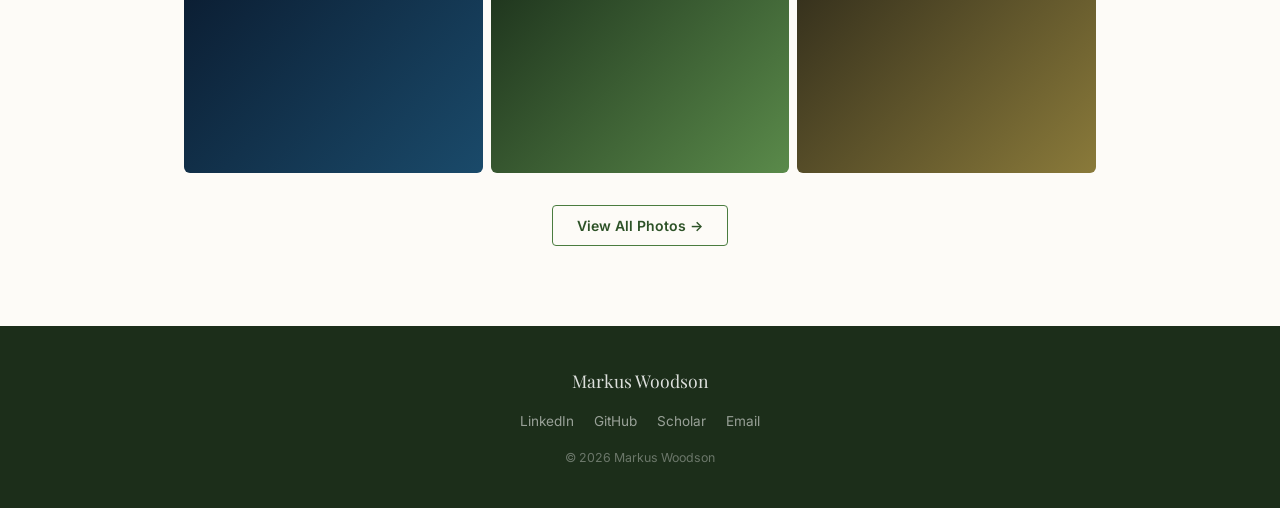
==== commit de8ef6cb: "Add real publications and fix Google Scholar links - Fill in 3 academic papers (ICCV 2023, ECCV 2022" ====
--- a/index.html
+++ b/index.html
@@ -66,7 +66,7 @@
               <svg viewBox="0 0 24 24" fill="currentColor"><path d="M12 .297c-6.63 0-12 5.373-12 12 0 5.303 3.438 9.8 8.205 11.385.6.113.82-.258.82-.577 0-.285-.01-1.04-.015-2.04-3.338.724-4.042-1.61-4.042-1.61C4.422 18.07 3.633 17.7 3.633 17.7c-1.087-.744.084-.729.084-.729 1.205.084 1.838 1.236 1.838 1.236 1.07 1.835 2.809 1.305 3.495.998.108-.776.417-1.305.76-1.605-2.665-.3-5.466-1.332-5.466-5.93 0-1.31.465-2.38 1.235-3.22-.135-.303-.54-1.523.105-3.176 0 0 1.005-.322 3.3 1.23.96-.267 1.98-.399 3-.405 1.02.006 2.04.138 3 .405 2.28-1.552 3.285-1.23 3.285-1.23.645 1.653.24 2.873.12 3.176.765.84 1.23 1.91 1.23 3.22 0 4.61-2.805 5.625-5.475 5.92.42.36.81 1.096.81 2.22 0 1.606-.015 2.896-.015 3.286 0 .315.21.69.825.57C20.565 22.092 24 17.592 24 12.297c0-6.627-5.373-12-12-12"/></svg>
               GitHub
             </a>
-            <a href="https://scholar.google.com/citations?user=markuswoodson" target="_blank" rel="noopener" class="icon-link" aria-label="Google Scholar">
+            <a href="https://scholar.google.com/citations?user=GSbr5XsAAAAJ&hl=en" target="_blank" rel="noopener" class="icon-link" aria-label="Google Scholar">
               <svg viewBox="0 0 24 24" fill="currentColor"><path d="M12 24a7 7 0 110-14 7 7 0 010 14zm0-24L0 9.5l4.838 3.94A8 8 0 0112 9a8 8 0 017.162 4.44L24 9.5z"/></svg>
               Scholar
             </a>
@@ -236,47 +236,106 @@
     <section class="section" id="publications">
       <div class="container">
         <h2 class="section-title">Publications</h2>
-        <p class="section-subtitle"><!-- TODO: Add a short line about research interests if desired --></p>
+        <p class="section-subtitle">Research in video understanding, multimodal learning, and generative AI.</p>
 
         <div class="pub-list">
 
-          <!-- TODO: Replace with your actual publications -->
-          <div class="pub-item">
-            <div class="pub-meta">
-              <span class="pub-venue"><!-- e.g., CVPR 2023 --></span>
-              <span class="pub-year"><!-- Year --></span>
+          <div class="pub-item">
+            <div class="pub-meta">
+              <span class="pub-venue">ICCV 2023</span>
+              <span class="pub-year">2023</span>
             </div>
             <h3 class="pub-title">
-              <a href="#" target="_blank" rel="noopener"><!-- Paper Title --></a>
+              <a href="https://arxiv.org/abs/2308.09775" target="_blank" rel="noopener">Long-Range Multimodal Pretraining for Movie Understanding</a>
             </h3>
-            <p class="pub-authors"><!-- Author 1, Author 2, <strong>Markus Woodson</strong>, Author N --></p>
+            <p class="pub-authors">Dawit Mureja Argaw, Joon-Young Lee, <strong>Markus Woodson</strong>, In So Kweon, Fabian Caba Heilbron</p>
             <div class="pub-links">
-              <a href="#" class="pub-link">Paper</a>
-              <a href="#" class="pub-link">arXiv</a>
-              <a href="#" class="pub-link">Code</a>
-            </div>
-          </div>
-
-          <div class="pub-item">
-            <div class="pub-meta">
-              <span class="pub-venue"><!-- e.g., NeurIPS 2022 --></span>
-              <span class="pub-year"><!-- Year --></span>
+              <a href="https://arxiv.org/abs/2308.09775" class="pub-link" target="_blank" rel="noopener">arXiv</a>
+            </div>
+          </div>
+
+          <div class="pub-item">
+            <div class="pub-meta">
+              <span class="pub-venue">ECCV 2022</span>
+              <span class="pub-year">2022</span>
             </div>
             <h3 class="pub-title">
-              <a href="#" target="_blank" rel="noopener"><!-- Paper Title --></a>
+              <a href="https://arxiv.org/abs/2207.09812" target="_blank" rel="noopener">The Anatomy of Video Editing: A Dataset and Benchmark Suite for AI-Assisted Video Editing</a>
             </h3>
-            <p class="pub-authors"><!-- Author 1, <strong>Markus Woodson</strong>, Author N --></p>
+            <p class="pub-authors">Dawit Mureja Argaw, Fabian Caba Heilbron, Joon-Young Lee, <strong>Markus Woodson</strong>, In So Kweon</p>
             <div class="pub-links">
-              <a href="#" class="pub-link">Paper</a>
-              <a href="#" class="pub-link">arXiv</a>
-            </div>
+              <a href="https://arxiv.org/abs/2207.09812" class="pub-link" target="_blank" rel="noopener">arXiv</a>
+            </div>
+          </div>
+
+          <div class="pub-item">
+            <div class="pub-meta">
+              <span class="pub-venue">arXiv 2022</span>
+              <span class="pub-year">2022</span>
+            </div>
+            <h3 class="pub-title">
+              <a href="https://arxiv.org/abs/2205.05609" target="_blank" rel="noopener">Video-Retime: Learning Temporally Varying Speediness for Time Remapping</a>
+            </h3>
+            <p class="pub-authors">Simon Jenni, <strong>Markus Woodson</strong>, Fabian Caba Heilbron</p>
+            <div class="pub-links">
+              <a href="https://arxiv.org/abs/2205.05609" class="pub-link" target="_blank" rel="noopener">arXiv</a>
+            </div>
+          </div>
+
+        </div>
+
+        <h3 class="pub-section-heading">Patents</h3>
+        <div class="pub-list pub-list-patents">
+
+          <div class="pub-item">
+            <div class="pub-meta">
+              <span class="pub-venue">US Patent 11,146,862</span>
+              <span class="pub-year">2021</span>
+            </div>
+            <h3 class="pub-title pub-title-patent">Generating Tags for a Digital Video</h3>
+            <p class="pub-authors">Bryan Russell, R. Nalwaya, <strong>Markus Woodson</strong>, Joon-Young Lee, H. Jin</p>
+          </div>
+
+          <div class="pub-item">
+            <div class="pub-meta">
+              <span class="pub-venue">US Patent 11,244,204</span>
+              <span class="pub-year">2022</span>
+            </div>
+            <h3 class="pub-title pub-title-patent">Determining Video Cuts in Video Clips</h3>
+            <p class="pub-authors">Oliver Wang, N. A. Becherer, <strong>Markus Woodson</strong>, Federico Perazzi, N. Kalra</p>
+          </div>
+
+          <div class="pub-item">
+            <div class="pub-meta">
+              <span class="pub-venue">US Patent 11,610,606</span>
+              <span class="pub-year">2023</span>
+            </div>
+            <h3 class="pub-title pub-title-patent">Retiming Digital Videos Utilizing Machine Learning and Temporally Varying Speeds</h3>
+            <p class="pub-authors">Simon Jenni, <strong>Markus Woodson</strong>, Fabian Caba Heilbron</p>
+          </div>
+
+          <div class="pub-item">
+            <div class="pub-meta">
+              <span class="pub-venue">US Patent 11,949,964</span>
+              <span class="pub-year">2024</span>
+            </div>
+            <h3 class="pub-title pub-title-patent">Generating Action Tags for Digital Videos</h3>
+            <p class="pub-authors">Bryan Russell, R. Nalwaya, <strong>Markus Woodson</strong>, Joon-Young Lee, H. Jin</p>
+          </div>
+
+          <div class="pub-item">
+            <div class="pub-meta">
+              <span class="pub-venue">US Patent 12,112,771</span>
+              <span class="pub-year">2024</span>
+            </div>
+            <h3 class="pub-title pub-title-patent">Retiming Digital Videos Utilizing Deep Learning</h3>
+            <p class="pub-authors">Simon Jenni, <strong>Markus Woodson</strong>, Fabian Caba Heilbron</p>
           </div>
 
         </div>
 
         <p class="pub-note">
-          See also:
-          <a href="https://scholar.google.com/citations?user=markuswoodson" target="_blank" rel="noopener">Google Scholar</a>
+          Full list on <a href="https://scholar.google.com/citations?user=GSbr5XsAAAAJ&hl=en" target="_blank" rel="noopener">Google Scholar</a>
         </p>
       </div>
     </section>
@@ -314,7 +373,7 @@
       <div class="footer-links">
         <a href="https://www.linkedin.com/in/markuswoodson/" target="_blank" rel="noopener">LinkedIn</a>
         <a href="https://github.com/markuswoodson" target="_blank" rel="noopener">GitHub</a>
-        <a href="https://scholar.google.com/citations?user=markuswoodson" target="_blank" rel="noopener">Scholar</a>
+        <a href="https://scholar.google.com/citations?user=GSbr5XsAAAAJ&hl=en" target="_blank" rel="noopener">Scholar</a>
         <a href="mailto:markus@example.com">Email</a>
       </div>
       <p class="footer-copy">© <span id="year"></span> Markus Woodson</p>
--- a/css/style.css
+++ b/css/style.css
@@ -466,6 +466,36 @@
   color: var(--text-light);
 }
 
+.pub-section-heading {
+  font-family: var(--font-sans);
+  font-size: 0.8rem;
+  font-weight: 600;
+  letter-spacing: 0.1em;
+  text-transform: uppercase;
+  color: var(--text-light);
+  margin: 40px 0 20px;
+}
+
+.pub-list-patents .pub-item {
+  padding-bottom: 16px;
+  margin-bottom: 0;
+}
+.pub-list-patents .pub-item:not(:last-child) {
+  border-bottom: 1px solid var(--border);
+  margin-bottom: 16px;
+}
+.pub-list-patents .pub-item:last-child {
+  border-bottom: none;
+  padding-bottom: 0;
+}
+
+.pub-title-patent {
+  font-size: 0.925rem;
+  font-weight: 500;
+  color: var(--text);
+  margin-bottom: 4px;
+}
+
 /* ─── Photography Grid ───────────────────────────────────────────────── */
 .photo-grid {
   display: grid;
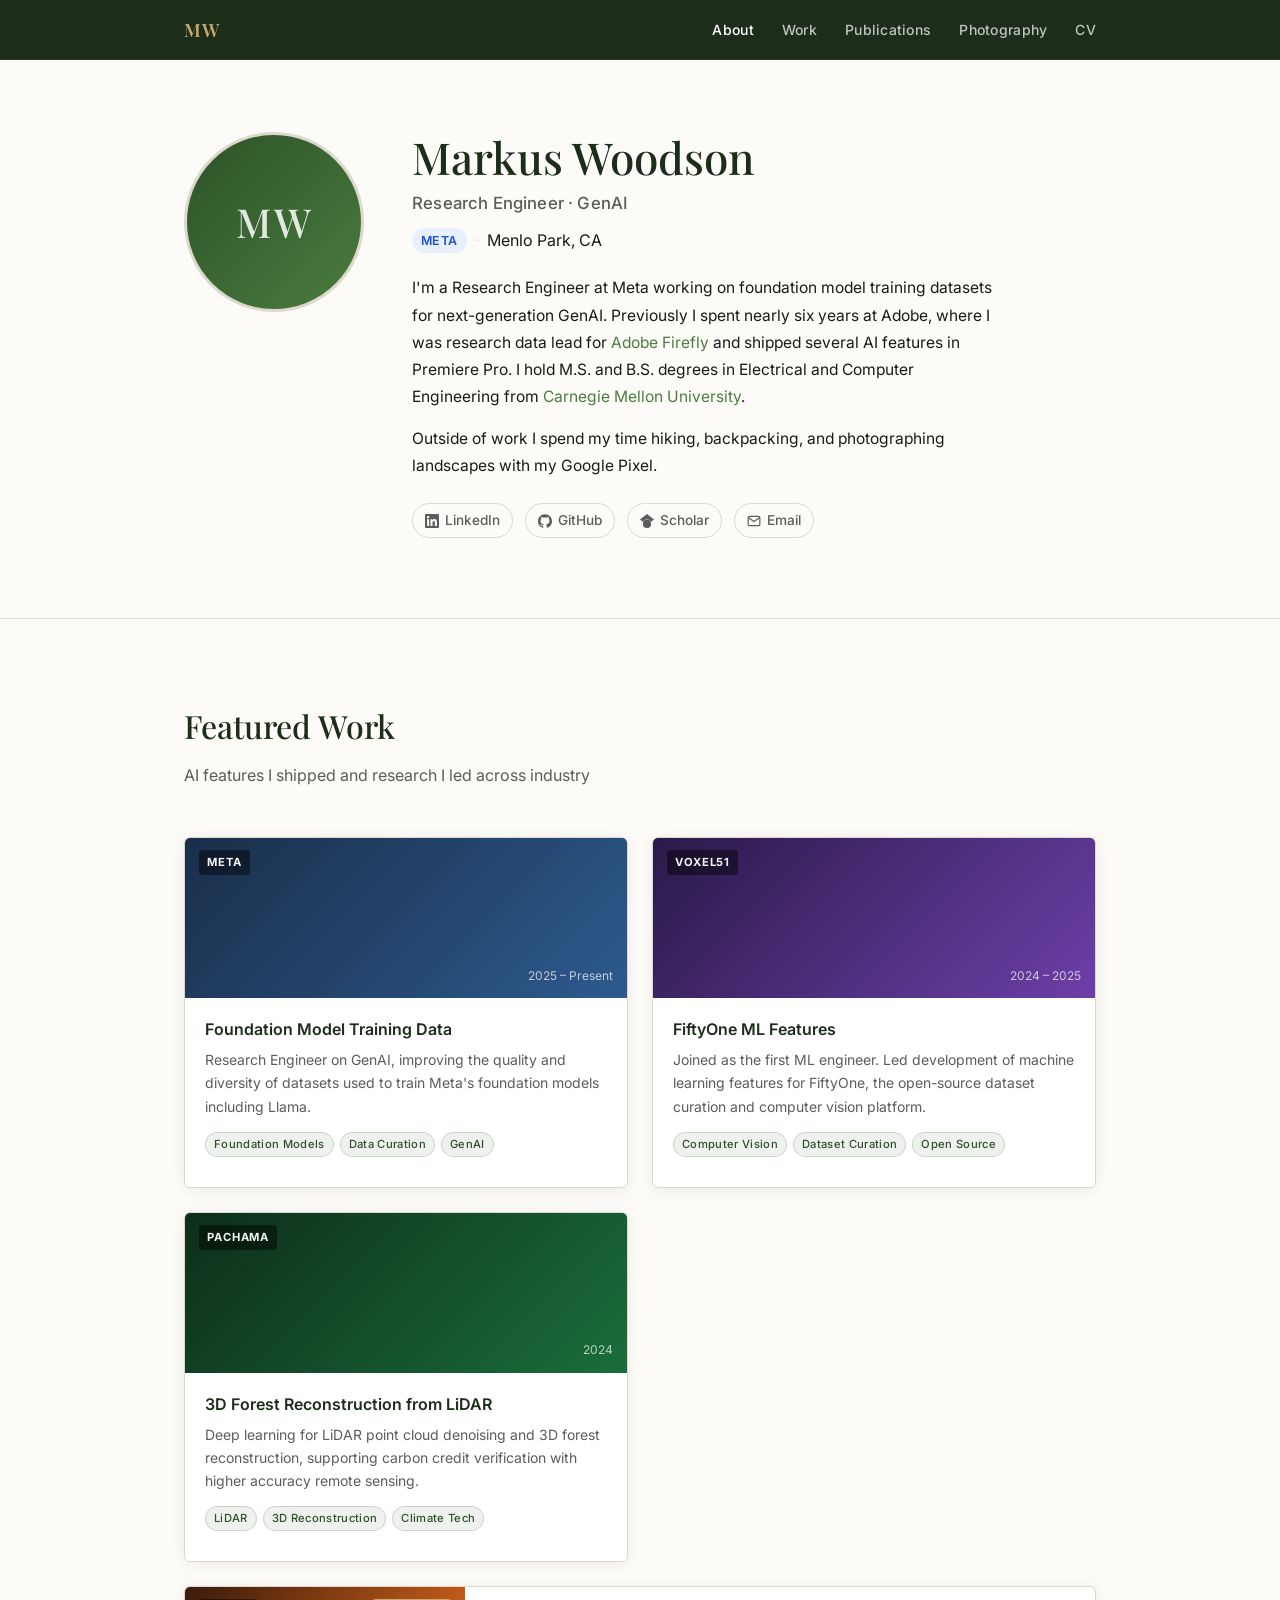
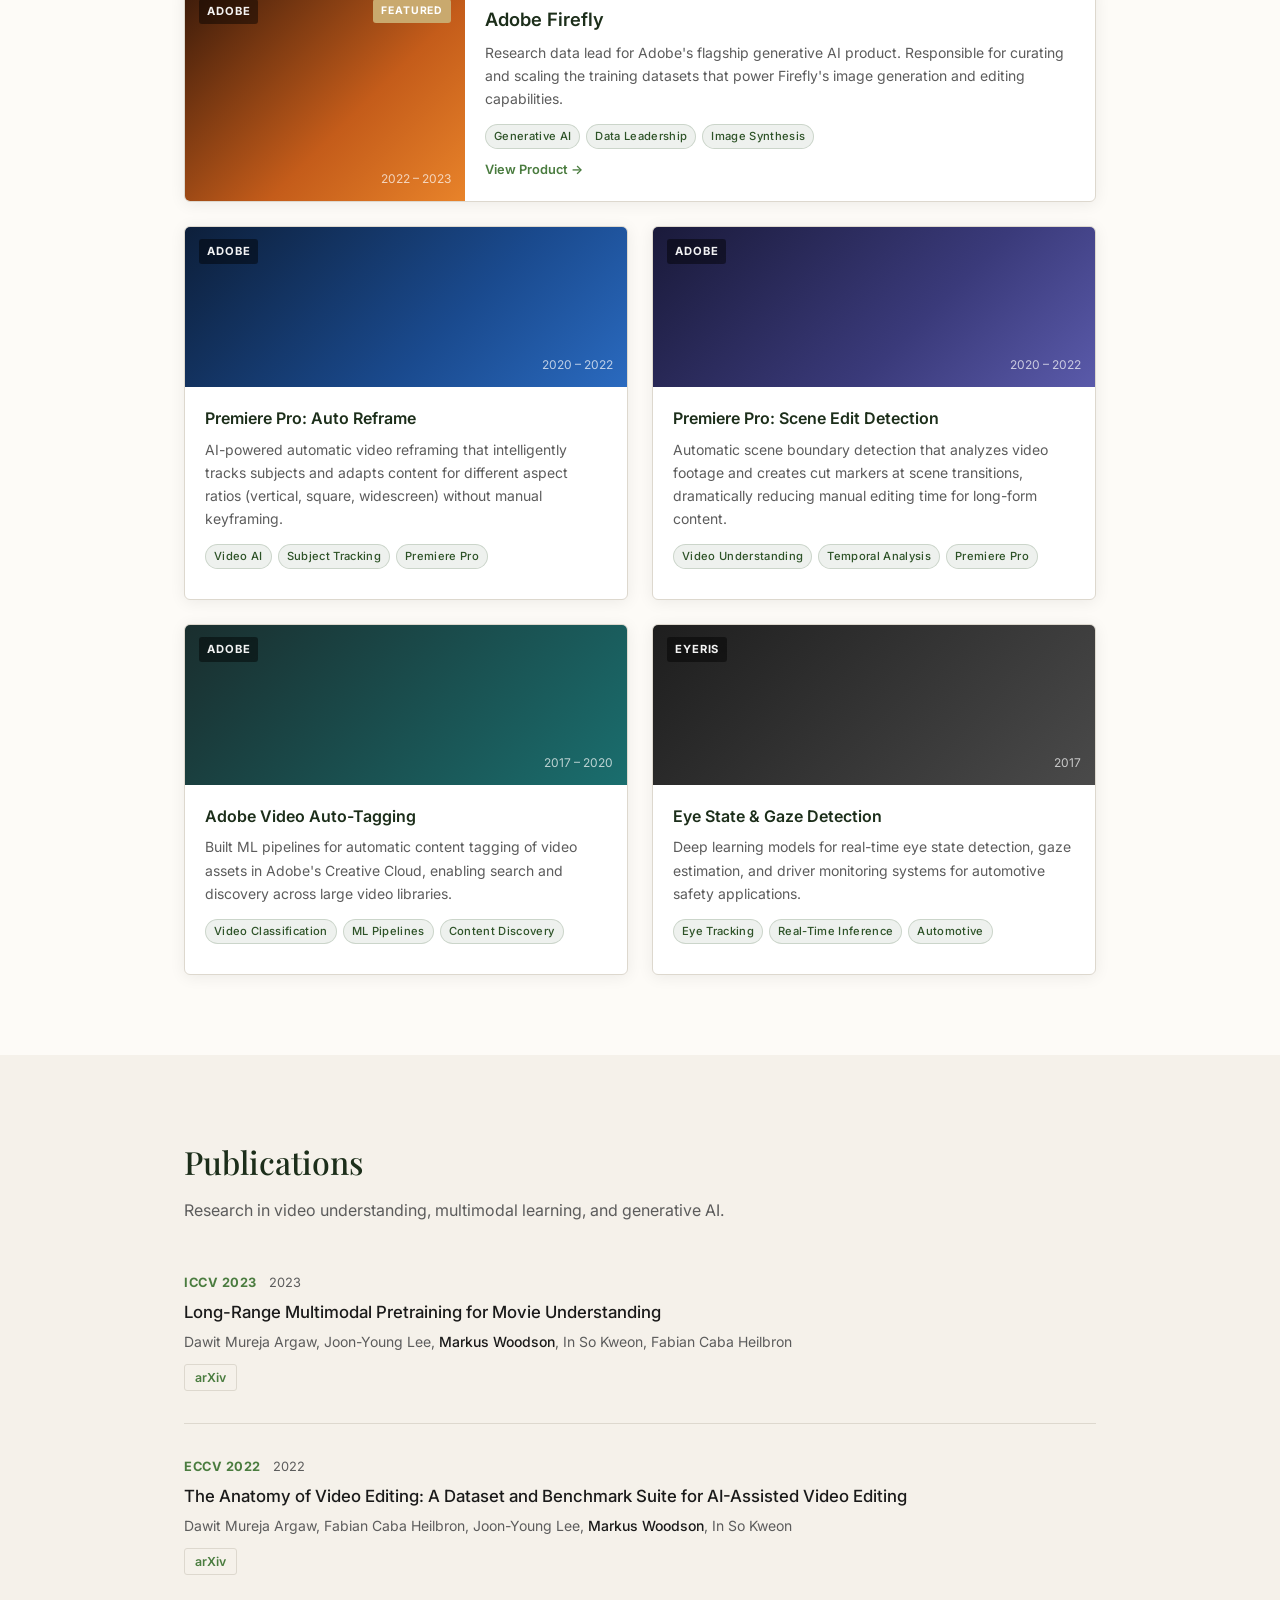
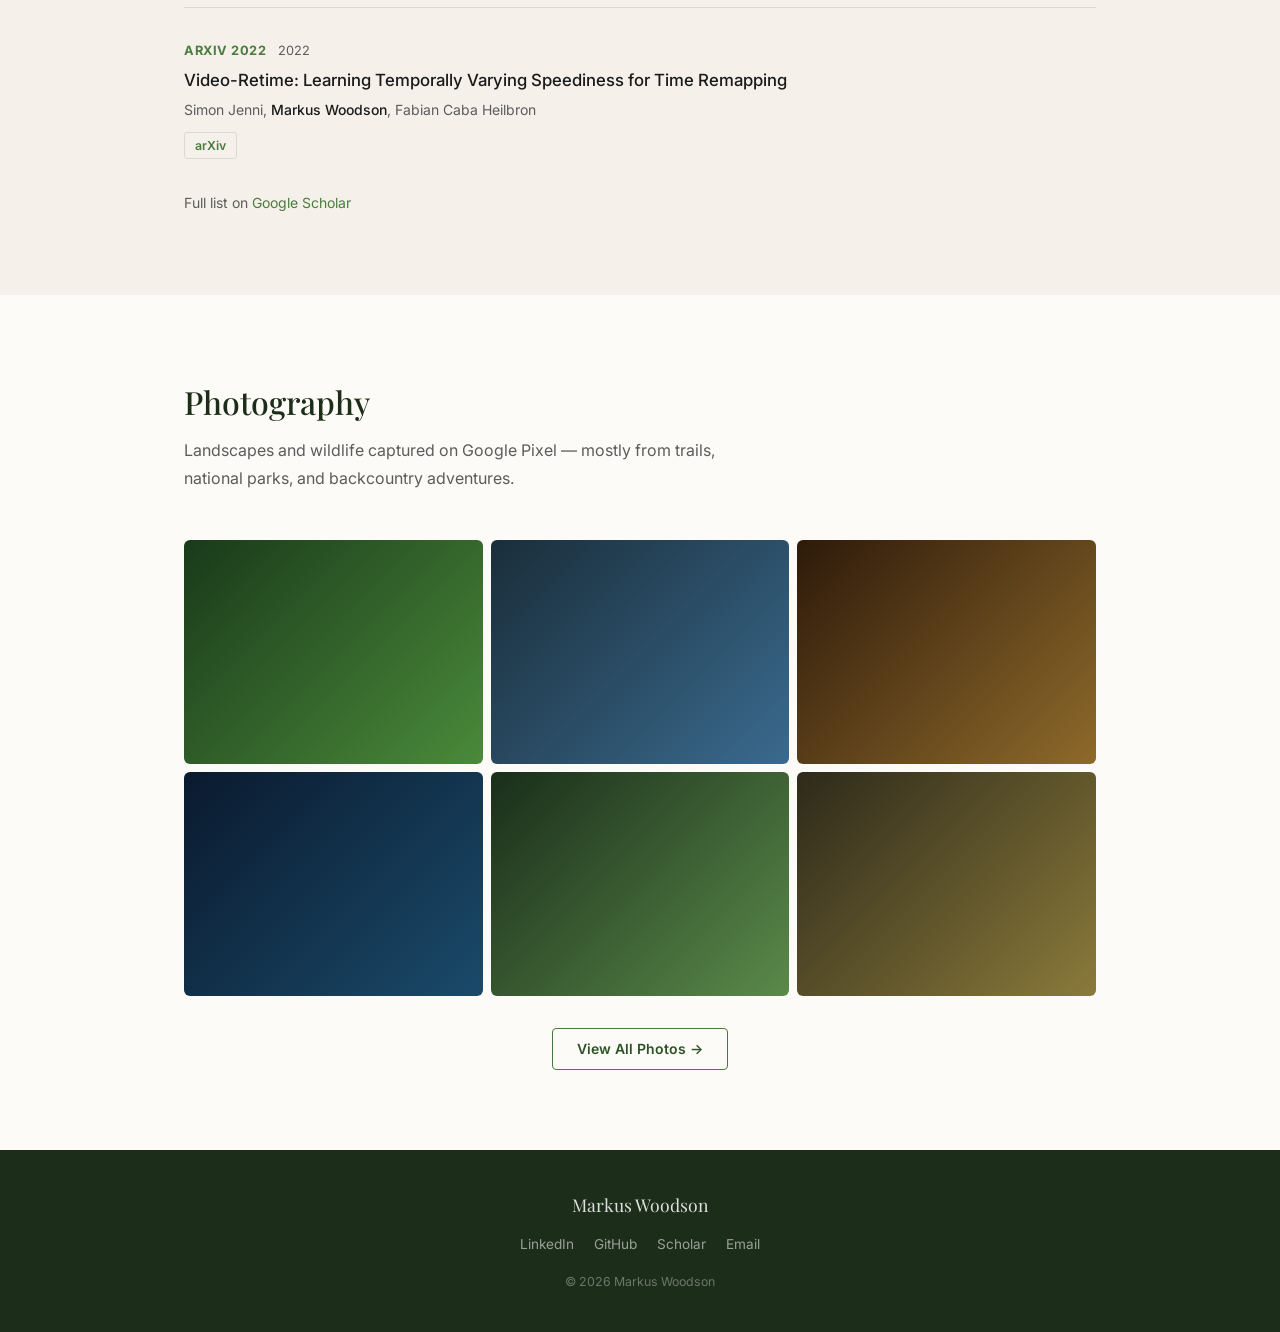
==== commit 8bc1d748: "Remove patents section from publications Co-Authored-By: Claude Sonnet 4.6 <noreply@anthropic.com>" ====
--- a/index.html
+++ b/index.html
@@ -284,56 +284,6 @@
 
         </div>
 
-        <h3 class="pub-section-heading">Patents</h3>
-        <div class="pub-list pub-list-patents">
-
-          <div class="pub-item">
-            <div class="pub-meta">
-              <span class="pub-venue">US Patent 11,146,862</span>
-              <span class="pub-year">2021</span>
-            </div>
-            <h3 class="pub-title pub-title-patent">Generating Tags for a Digital Video</h3>
-            <p class="pub-authors">Bryan Russell, R. Nalwaya, <strong>Markus Woodson</strong>, Joon-Young Lee, H. Jin</p>
-          </div>
-
-          <div class="pub-item">
-            <div class="pub-meta">
-              <span class="pub-venue">US Patent 11,244,204</span>
-              <span class="pub-year">2022</span>
-            </div>
-            <h3 class="pub-title pub-title-patent">Determining Video Cuts in Video Clips</h3>
-            <p class="pub-authors">Oliver Wang, N. A. Becherer, <strong>Markus Woodson</strong>, Federico Perazzi, N. Kalra</p>
-          </div>
-
-          <div class="pub-item">
-            <div class="pub-meta">
-              <span class="pub-venue">US Patent 11,610,606</span>
-              <span class="pub-year">2023</span>
-            </div>
-            <h3 class="pub-title pub-title-patent">Retiming Digital Videos Utilizing Machine Learning and Temporally Varying Speeds</h3>
-            <p class="pub-authors">Simon Jenni, <strong>Markus Woodson</strong>, Fabian Caba Heilbron</p>
-          </div>
-
-          <div class="pub-item">
-            <div class="pub-meta">
-              <span class="pub-venue">US Patent 11,949,964</span>
-              <span class="pub-year">2024</span>
-            </div>
-            <h3 class="pub-title pub-title-patent">Generating Action Tags for Digital Videos</h3>
-            <p class="pub-authors">Bryan Russell, R. Nalwaya, <strong>Markus Woodson</strong>, Joon-Young Lee, H. Jin</p>
-          </div>
-
-          <div class="pub-item">
-            <div class="pub-meta">
-              <span class="pub-venue">US Patent 12,112,771</span>
-              <span class="pub-year">2024</span>
-            </div>
-            <h3 class="pub-title pub-title-patent">Retiming Digital Videos Utilizing Deep Learning</h3>
-            <p class="pub-authors">Simon Jenni, <strong>Markus Woodson</strong>, Fabian Caba Heilbron</p>
-          </div>
-
-        </div>
-
         <p class="pub-note">
           Full list on <a href="https://scholar.google.com/citations?user=GSbr5XsAAAAJ&hl=en" target="_blank" rel="noopener">Google Scholar</a>
         </p>
--- a/css/style.css
+++ b/css/style.css
@@ -466,35 +466,6 @@
   color: var(--text-light);
 }
 
-.pub-section-heading {
-  font-family: var(--font-sans);
-  font-size: 0.8rem;
-  font-weight: 600;
-  letter-spacing: 0.1em;
-  text-transform: uppercase;
-  color: var(--text-light);
-  margin: 40px 0 20px;
-}
-
-.pub-list-patents .pub-item {
-  padding-bottom: 16px;
-  margin-bottom: 0;
-}
-.pub-list-patents .pub-item:not(:last-child) {
-  border-bottom: 1px solid var(--border);
-  margin-bottom: 16px;
-}
-.pub-list-patents .pub-item:last-child {
-  border-bottom: none;
-  padding-bottom: 0;
-}
-
-.pub-title-patent {
-  font-size: 0.925rem;
-  font-weight: 500;
-  color: var(--text);
-  margin-bottom: 4px;
-}
 
 /* ─── Photography Grid ───────────────────────────────────────────────── */
 .photo-grid {
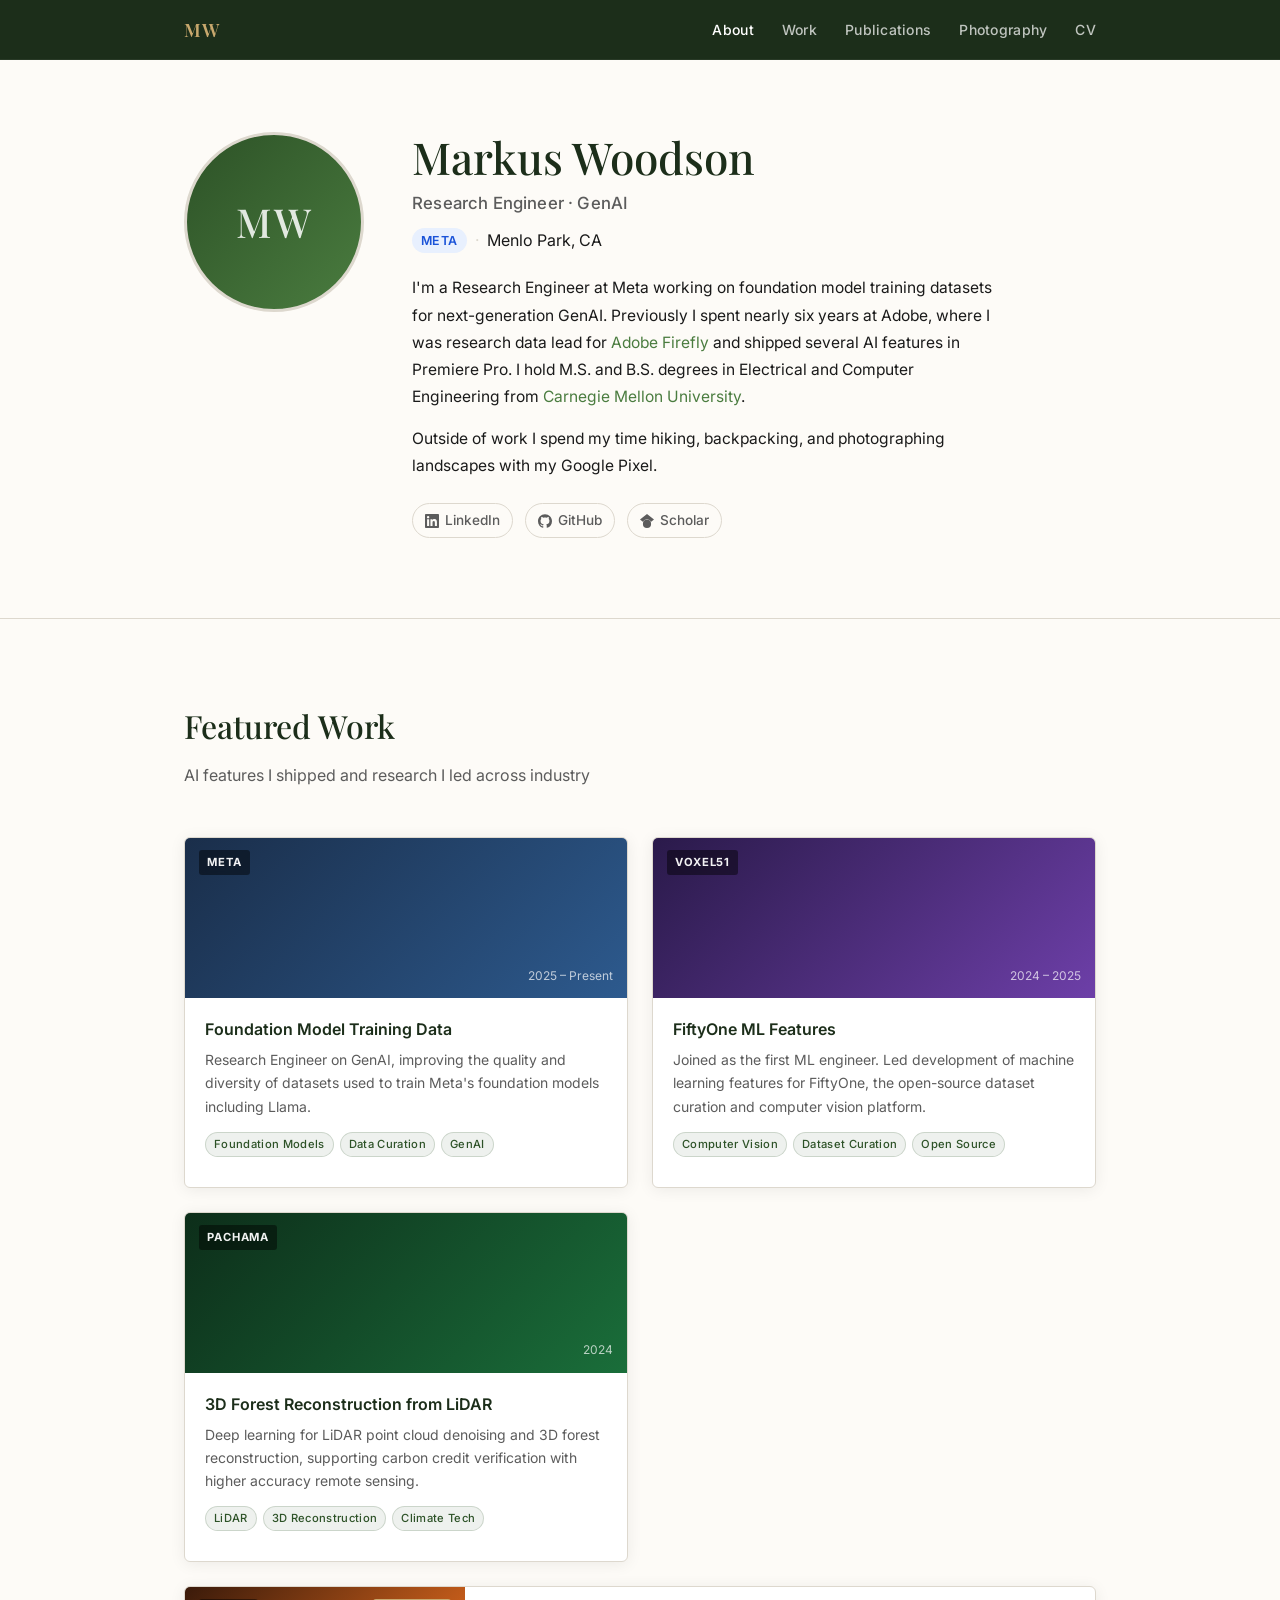
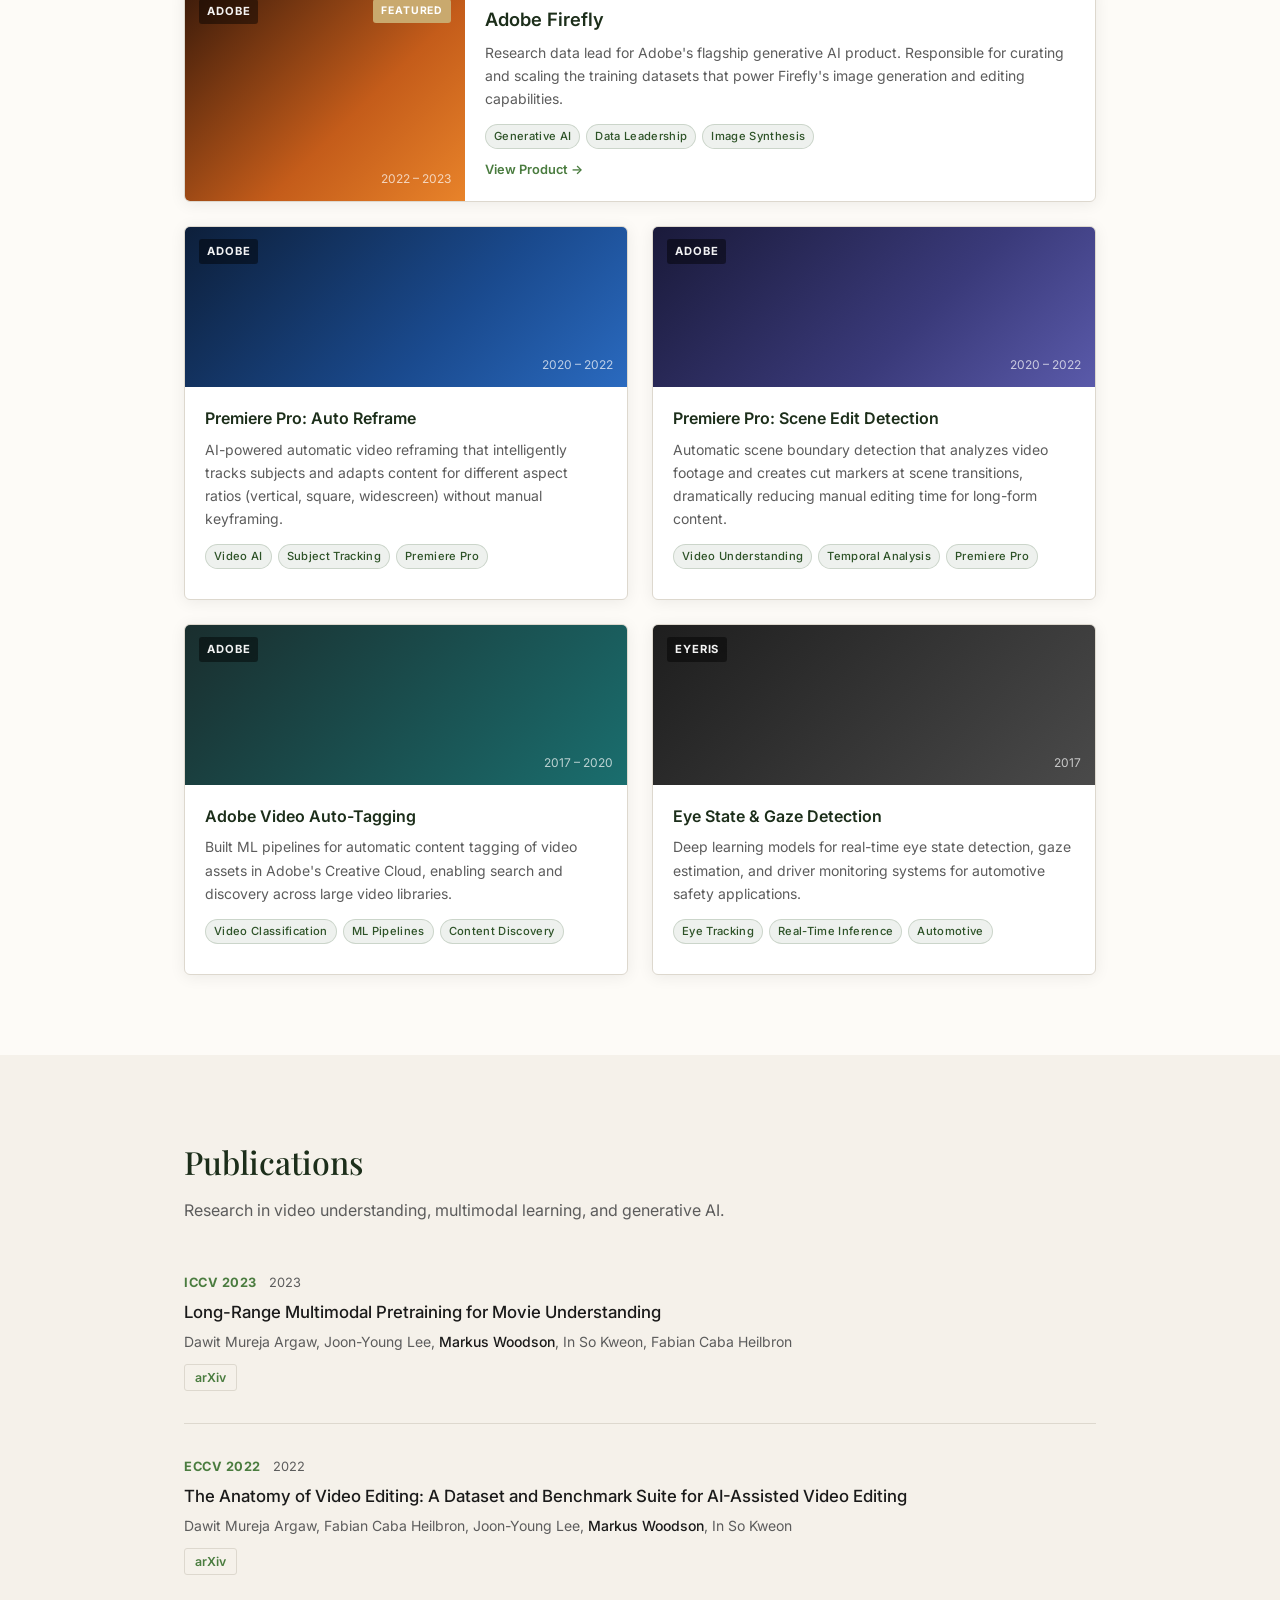
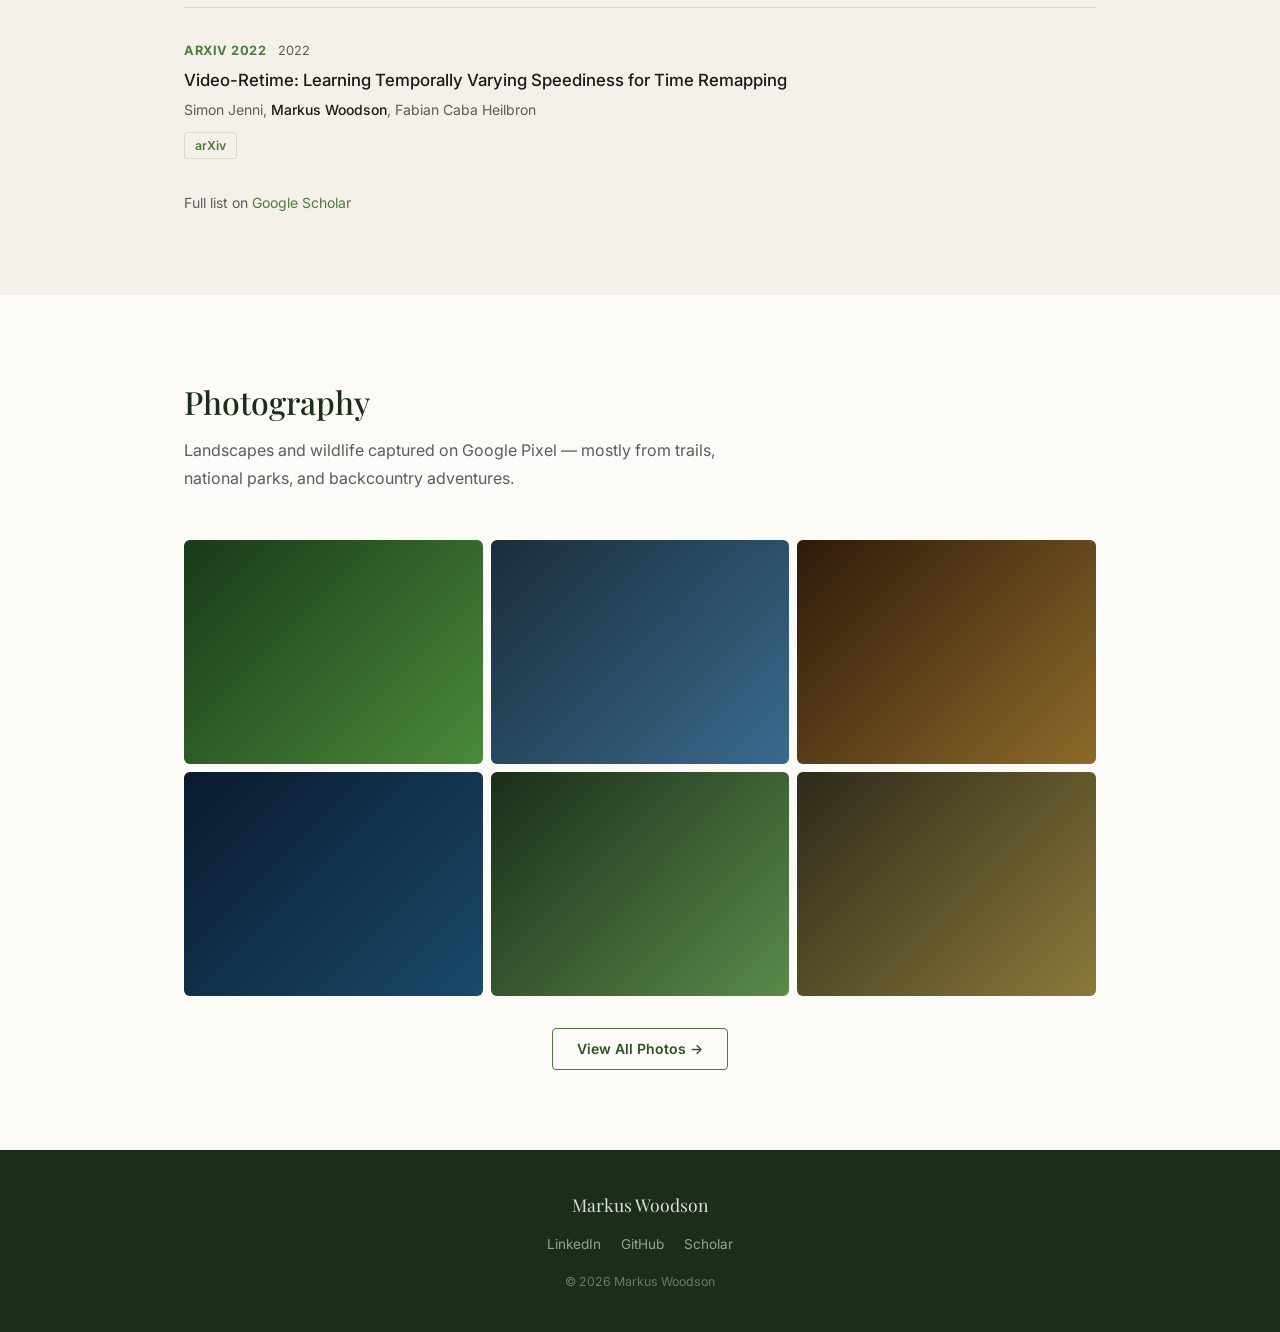
==== commit 0d1910c6: "Remove email links from hero and footer Co-Authored-By: Claude Sonnet 4.6 <noreply@anthropic.com>" ====
--- a/index.html
+++ b/index.html
@@ -70,10 +70,6 @@
               <svg viewBox="0 0 24 24" fill="currentColor"><path d="M12 24a7 7 0 110-14 7 7 0 010 14zm0-24L0 9.5l4.838 3.94A8 8 0 0112 9a8 8 0 017.162 4.44L24 9.5z"/></svg>
               Scholar
             </a>
-            <a href="mailto:markus@example.com" class="icon-link" aria-label="Email">
-              <svg viewBox="0 0 24 24" fill="none" stroke="currentColor" stroke-width="2"><path d="M4 4h16c1.1 0 2 .9 2 2v12c0 1.1-.9 2-2 2H4c-1.1 0-2-.9-2-2V6c0-1.1.9-2 2-2z"/><polyline points="22,6 12,13 2,6"/></svg>
-              Email
-            </a>
           </div>
         </div>
       </div>
@@ -324,7 +320,6 @@
         <a href="https://www.linkedin.com/in/markuswoodson/" target="_blank" rel="noopener">LinkedIn</a>
         <a href="https://github.com/markuswoodson" target="_blank" rel="noopener">GitHub</a>
         <a href="https://scholar.google.com/citations?user=GSbr5XsAAAAJ&hl=en" target="_blank" rel="noopener">Scholar</a>
-        <a href="mailto:markus@example.com">Email</a>
       </div>
       <p class="footer-copy">© <span id="year"></span> Markus Woodson</p>
     </div>
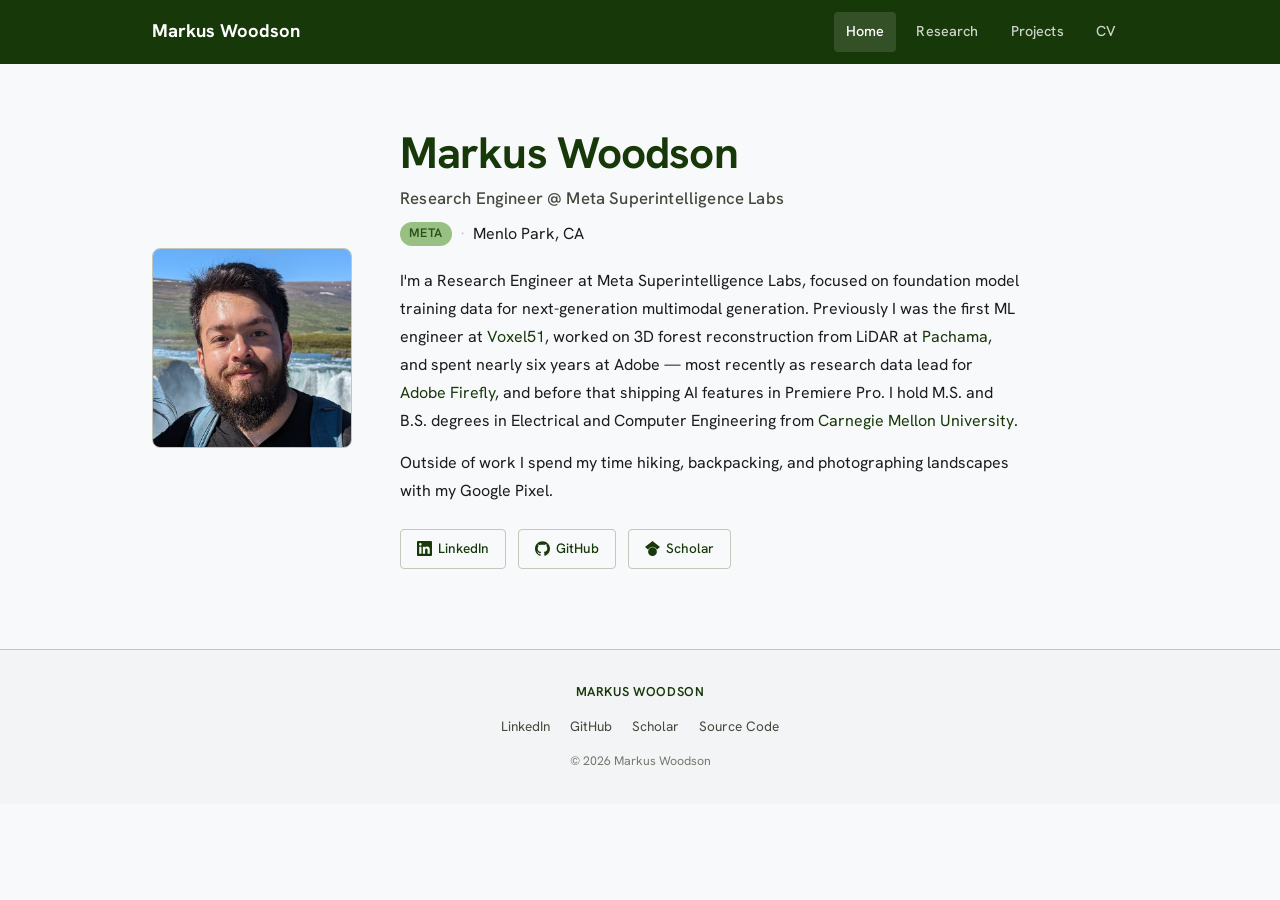
==== commit 40e2acea: "Redesign site with Eco-Academic theme from Stitch mockups Rebuilds the site around the forest-green " ====
--- a/index.html
+++ b/index.html
@@ -4,10 +4,10 @@
   <meta charset="UTF-8">
   <meta name="viewport" content="width=device-width, initial-scale=1.0">
   <title>Markus Woodson — Research Engineer</title>
-  <meta name="description" content="Research Engineer at Meta. AI/ML researcher specializing in generative models, computer vision, and video understanding.">
+  <meta name="description" content="Research Engineer at Meta Superintelligence Labs. AI/ML researcher specializing in generative models, computer vision, and video understanding.">
   <link rel="preconnect" href="https://fonts.googleapis.com">
   <link rel="preconnect" href="https://fonts.gstatic.com" crossorigin>
-  <link href="https://fonts.googleapis.com/css2?family=Playfair+Display:wght@400;500;600&family=Inter:wght@300;400;500;600&display=swap" rel="stylesheet">
+  <link href="https://fonts.googleapis.com/css2?family=Hanken+Grotesk:wght@400;500;600;700&display=swap" rel="stylesheet">
   <link rel="stylesheet" href="css/style.css">
 </head>
 <body>
@@ -15,14 +15,14 @@
   <!-- ─── Navigation ─────────────────────────────────────────────────── -->
   <header class="site-header">
     <nav class="nav-container">
-      <a href="#" class="nav-brand">MW</a>
-      <ul class="nav-links">
-        <li><a href="#about">About</a></li>
-        <li><a href="#work">Work</a></li>
-        <li><a href="#publications">Publications</a></li>
-        <li><a href="photography.html">Photography</a></li>
-        <li><a href="assets/markus-woodson-cv.pdf" target="_blank">CV</a></li>
-      </ul>
+      <a href="index.html" class="nav-brand">Markus Woodson</a>
+      <div class="nav-links">
+        <a href="index.html" class="active">Home</a>
+        <a href="research.html">Research</a>
+        <a href="projects.html">Projects</a>
+        <!-- <a href="photography.html">Photography</a> -->
+        <a href="assets/markus-woodson-cv.pdf" target="_blank" rel="noopener">CV</a>
+      </div>
       <button class="nav-toggle" aria-label="Toggle menu">
         <span></span><span></span><span></span>
       </button>
@@ -32,27 +32,28 @@
   <main>
 
     <!-- ─── Hero ────────────────────────────────────────────────────── -->
-    <section class="hero" id="about">
+    <section class="hero">
       <div class="container hero-grid">
         <div class="hero-photo">
-          <!-- Replace with: <img src="images/profile.jpg" alt="Markus Woodson"> -->
-          <div class="photo-placeholder">MW</div>
+          <img src="images/profile.jpg" alt="Markus Woodson">
         </div>
         <div class="hero-content">
           <h1 class="hero-name">Markus Woodson</h1>
-          <p class="hero-title">Research Engineer · GenAI</p>
+          <p class="hero-title">Research Engineer @ Meta Superintelligence Labs</p>
           <p class="hero-affiliation">
             <span class="affil-badge affil-meta">Meta</span>
             <span class="affil-dot">·</span>
             Menlo Park, CA
           </p>
           <p class="hero-bio">
-            I'm a Research Engineer at Meta working on foundation model training datasets for next-generation GenAI.
-            Previously I spent nearly six years at Adobe, where I was research data lead for
-            <a href="https://firefly.adobe.com" target="_blank" rel="noopener">Adobe Firefly</a>
-            and shipped several AI features in Premiere Pro. I hold M.S. and B.S. degrees in
-            Electrical and Computer Engineering from
-            <a href="https://www.ece.cmu.edu" target="_blank" rel="noopener">Carnegie Mellon University</a>.
+            I'm a Research Engineer at Meta Superintelligence Labs, focused on foundation model training data
+            for next-generation multimodal generation. Previously I was the first ML engineer at
+            <a href="https://voxel51.com" target="_blank" rel="noopener">Voxel51</a>, worked on 3D forest
+            reconstruction from LiDAR at <a href="https://pachama.com" target="_blank" rel="noopener">Pachama</a>,
+            and spent nearly six years at Adobe — most recently as research data lead for
+            <a href="https://firefly.adobe.com" target="_blank" rel="noopener">Adobe Firefly</a>, and before that
+            shipping AI features in Premiere Pro. I hold M.S. and B.S. degrees in Electrical and Computer
+            Engineering from <a href="https://www.ece.cmu.edu" target="_blank" rel="noopener">Carnegie Mellon University</a>.
           </p>
           <p class="hero-bio">
             Outside of work I spend my time hiking, backpacking, and photographing landscapes with my Google Pixel.
@@ -62,7 +63,7 @@
               <svg viewBox="0 0 24 24" fill="currentColor"><path d="M20.447 20.452h-3.554v-5.569c0-1.328-.027-3.037-1.852-3.037-1.853 0-2.136 1.445-2.136 2.939v5.667H9.351V9h3.414v1.561h.046c.477-.9 1.637-1.85 3.37-1.85 3.601 0 4.267 2.37 4.267 5.455v6.286zM5.337 7.433a2.062 2.062 0 01-2.063-2.065 2.064 2.064 0 112.063 2.065zm1.782 13.019H3.555V9h3.564v11.452zM22.225 0H1.771C.792 0 0 .774 0 1.729v20.542C0 23.227.792 24 1.771 24h20.451C23.2 24 24 23.227 24 22.271V1.729C24 .774 23.2 0 22.222 0h.003z"/></svg>
               LinkedIn
             </a>
-            <a href="https://github.com/markuswoodson" target="_blank" rel="noopener" class="icon-link" aria-label="GitHub">
+            <a href="https://github.com/mwoodson1" target="_blank" rel="noopener" class="icon-link" aria-label="GitHub">
               <svg viewBox="0 0 24 24" fill="currentColor"><path d="M12 .297c-6.63 0-12 5.373-12 12 0 5.303 3.438 9.8 8.205 11.385.6.113.82-.258.82-.577 0-.285-.01-1.04-.015-2.04-3.338.724-4.042-1.61-4.042-1.61C4.422 18.07 3.633 17.7 3.633 17.7c-1.087-.744.084-.729.084-.729 1.205.084 1.838 1.236 1.838 1.236 1.07 1.835 2.809 1.305 3.495.998.108-.776.417-1.305.76-1.605-2.665-.3-5.466-1.332-5.466-5.93 0-1.31.465-2.38 1.235-3.22-.135-.303-.54-1.523.105-3.176 0 0 1.005-.322 3.3 1.23.96-.267 1.98-.399 3-.405 1.02.006 2.04.138 3 .405 2.28-1.552 3.285-1.23 3.285-1.23.645 1.653.24 2.873.12 3.176.765.84 1.23 1.91 1.23 3.22 0 4.61-2.805 5.625-5.475 5.92.42.36.81 1.096.81 2.22 0 1.606-.015 2.896-.015 3.286 0 .315.21.69.825.57C20.565 22.092 24 17.592 24 12.297c0-6.627-5.373-12-12-12"/></svg>
               GitHub
             </a>
@@ -75,219 +76,11 @@
       </div>
     </section>
 
-    <!-- ─── Featured Work ────────────────────────────────────────────── -->
-    <section class="section section-alt" id="work">
-      <div class="container">
-        <h2 class="section-title">Featured Work</h2>
-        <p class="section-subtitle">AI features I shipped and research I led across industry</p>
+    <!--
+    Photography Teaser — hidden until the gallery is ready. Un-comment this
+    section, and the nav link in the header, once photography.html has real photos.
 
-        <div class="work-grid">
-
-          <!-- Meta -->
-          <div class="work-card">
-            <div class="work-card-image" style="background: linear-gradient(135deg, #1a2e4a 0%, #2d5a8e 100%);">
-              <span class="work-company-badge">Meta</span>
-              <span class="work-year">2025 – Present</span>
-            </div>
-            <div class="work-card-body">
-              <h3 class="work-title">Foundation Model Training Data</h3>
-              <p class="work-desc">Research Engineer on GenAI, improving the quality and diversity of datasets used to train Meta's foundation models including Llama.</p>
-              <div class="work-tags">
-                <span class="tag">Foundation Models</span>
-                <span class="tag">Data Curation</span>
-                <span class="tag">GenAI</span>
-              </div>
-            </div>
-          </div>
-
-          <!-- Voxel51 -->
-          <div class="work-card">
-            <div class="work-card-image" style="background: linear-gradient(135deg, #2a1a4a 0%, #6d3fa8 100%);">
-              <span class="work-company-badge">Voxel51</span>
-              <span class="work-year">2024 – 2025</span>
-            </div>
-            <div class="work-card-body">
-              <h3 class="work-title">FiftyOne ML Features</h3>
-              <p class="work-desc">Joined as the first ML engineer. Led development of machine learning features for FiftyOne, the open-source dataset curation and computer vision platform.</p>
-              <div class="work-tags">
-                <span class="tag">Computer Vision</span>
-                <span class="tag">Dataset Curation</span>
-                <span class="tag">Open Source</span>
-              </div>
-            </div>
-          </div>
-
-          <!-- Pachama -->
-          <div class="work-card">
-            <div class="work-card-image" style="background: linear-gradient(135deg, #0d2e1a 0%, #1a6e3a 100%);">
-              <span class="work-company-badge">Pachama</span>
-              <span class="work-year">2024</span>
-            </div>
-            <div class="work-card-body">
-              <h3 class="work-title">3D Forest Reconstruction from LiDAR</h3>
-              <p class="work-desc">Deep learning for LiDAR point cloud denoising and 3D forest reconstruction, supporting carbon credit verification with higher accuracy remote sensing.</p>
-              <div class="work-tags">
-                <span class="tag">LiDAR</span>
-                <span class="tag">3D Reconstruction</span>
-                <span class="tag">Climate Tech</span>
-              </div>
-            </div>
-          </div>
-
-          <!-- Firefly -->
-          <div class="work-card featured">
-            <div class="work-card-image" style="background: linear-gradient(135deg, #3a1a0a 0%, #c45c1a 60%, #e8832a 100%);">
-              <!-- Replace with: <img src="images/work/firefly.jpg" alt="Adobe Firefly"> -->
-              <span class="work-company-badge">Adobe</span>
-              <span class="work-year">2022 – 2023</span>
-              <span class="featured-badge">Featured</span>
-            </div>
-            <div class="work-card-body">
-              <h3 class="work-title">Adobe Firefly</h3>
-              <p class="work-desc">Research data lead for Adobe's flagship generative AI product. Responsible for curating and scaling the training datasets that power Firefly's image generation and editing capabilities.</p>
-              <div class="work-tags">
-                <span class="tag">Generative AI</span>
-                <span class="tag">Data Leadership</span>
-                <span class="tag">Image Synthesis</span>
-              </div>
-              <a href="https://firefly.adobe.com" target="_blank" rel="noopener" class="work-link">View Product →</a>
-            </div>
-          </div>
-
-          <!-- Auto Reframe -->
-          <div class="work-card">
-            <div class="work-card-image" style="background: linear-gradient(135deg, #0d1f3a 0%, #1a4a8e 60%, #2a6abf 100%);">
-              <!-- Replace with: <img src="images/work/auto-reframe.jpg" alt="Auto Reframe"> -->
-              <span class="work-company-badge">Adobe</span>
-              <span class="work-year">2020 – 2022</span>
-            </div>
-            <div class="work-card-body">
-              <h3 class="work-title">Premiere Pro: Auto Reframe</h3>
-              <p class="work-desc">AI-powered automatic video reframing that intelligently tracks subjects and adapts content for different aspect ratios (vertical, square, widescreen) without manual keyframing.</p>
-              <div class="work-tags">
-                <span class="tag">Video AI</span>
-                <span class="tag">Subject Tracking</span>
-                <span class="tag">Premiere Pro</span>
-              </div>
-            </div>
-          </div>
-
-          <!-- Scene Edit Detection -->
-          <div class="work-card">
-            <div class="work-card-image" style="background: linear-gradient(135deg, #1a1a3a 0%, #3a3a7a 60%, #5a5aaa 100%);">
-              <!-- Replace with: <img src="images/work/scene-edit.jpg" alt="Scene Edit Detection"> -->
-              <span class="work-company-badge">Adobe</span>
-              <span class="work-year">2020 – 2022</span>
-            </div>
-            <div class="work-card-body">
-              <h3 class="work-title">Premiere Pro: Scene Edit Detection</h3>
-              <p class="work-desc">Automatic scene boundary detection that analyzes video footage and creates cut markers at scene transitions, dramatically reducing manual editing time for long-form content.</p>
-              <div class="work-tags">
-                <span class="tag">Video Understanding</span>
-                <span class="tag">Temporal Analysis</span>
-                <span class="tag">Premiere Pro</span>
-              </div>
-            </div>
-          </div>
-
-          <!-- Auto Tagging -->
-          <div class="work-card">
-            <div class="work-card-image" style="background: linear-gradient(135deg, #1a2e2e 0%, #1a6e6e 100%);">
-              <span class="work-company-badge">Adobe</span>
-              <span class="work-year">2017 – 2020</span>
-            </div>
-            <div class="work-card-body">
-              <h3 class="work-title">Adobe Video Auto-Tagging</h3>
-              <p class="work-desc">Built ML pipelines for automatic content tagging of video assets in Adobe's Creative Cloud, enabling search and discovery across large video libraries.</p>
-              <div class="work-tags">
-                <span class="tag">Video Classification</span>
-                <span class="tag">ML Pipelines</span>
-                <span class="tag">Content Discovery</span>
-              </div>
-            </div>
-          </div>
-
-          <!-- Eyeris -->
-          <div class="work-card">
-            <div class="work-card-image" style="background: linear-gradient(135deg, #1e1e1e 0%, #4a4a4a 100%);">
-              <span class="work-company-badge">Eyeris</span>
-              <span class="work-year">2017</span>
-            </div>
-            <div class="work-card-body">
-              <h3 class="work-title">Eye State &amp; Gaze Detection</h3>
-              <p class="work-desc">Deep learning models for real-time eye state detection, gaze estimation, and driver monitoring systems for automotive safety applications.</p>
-              <div class="work-tags">
-                <span class="tag">Eye Tracking</span>
-                <span class="tag">Real-Time Inference</span>
-                <span class="tag">Automotive</span>
-              </div>
-            </div>
-          </div>
-
-        </div>
-      </div>
-    </section>
-
-    <!-- ─── Publications ─────────────────────────────────────────────── -->
-    <section class="section" id="publications">
-      <div class="container">
-        <h2 class="section-title">Publications</h2>
-        <p class="section-subtitle">Research in video understanding, multimodal learning, and generative AI.</p>
-
-        <div class="pub-list">
-
-          <div class="pub-item">
-            <div class="pub-meta">
-              <span class="pub-venue">ICCV 2023</span>
-              <span class="pub-year">2023</span>
-            </div>
-            <h3 class="pub-title">
-              <a href="https://arxiv.org/abs/2308.09775" target="_blank" rel="noopener">Long-Range Multimodal Pretraining for Movie Understanding</a>
-            </h3>
-            <p class="pub-authors">Dawit Mureja Argaw, Joon-Young Lee, <strong>Markus Woodson</strong>, In So Kweon, Fabian Caba Heilbron</p>
-            <div class="pub-links">
-              <a href="https://arxiv.org/abs/2308.09775" class="pub-link" target="_blank" rel="noopener">arXiv</a>
-            </div>
-          </div>
-
-          <div class="pub-item">
-            <div class="pub-meta">
-              <span class="pub-venue">ECCV 2022</span>
-              <span class="pub-year">2022</span>
-            </div>
-            <h3 class="pub-title">
-              <a href="https://arxiv.org/abs/2207.09812" target="_blank" rel="noopener">The Anatomy of Video Editing: A Dataset and Benchmark Suite for AI-Assisted Video Editing</a>
-            </h3>
-            <p class="pub-authors">Dawit Mureja Argaw, Fabian Caba Heilbron, Joon-Young Lee, <strong>Markus Woodson</strong>, In So Kweon</p>
-            <div class="pub-links">
-              <a href="https://arxiv.org/abs/2207.09812" class="pub-link" target="_blank" rel="noopener">arXiv</a>
-            </div>
-          </div>
-
-          <div class="pub-item">
-            <div class="pub-meta">
-              <span class="pub-venue">arXiv 2022</span>
-              <span class="pub-year">2022</span>
-            </div>
-            <h3 class="pub-title">
-              <a href="https://arxiv.org/abs/2205.05609" target="_blank" rel="noopener">Video-Retime: Learning Temporally Varying Speediness for Time Remapping</a>
-            </h3>
-            <p class="pub-authors">Simon Jenni, <strong>Markus Woodson</strong>, Fabian Caba Heilbron</p>
-            <div class="pub-links">
-              <a href="https://arxiv.org/abs/2205.05609" class="pub-link" target="_blank" rel="noopener">arXiv</a>
-            </div>
-          </div>
-
-        </div>
-
-        <p class="pub-note">
-          Full list on <a href="https://scholar.google.com/citations?user=GSbr5XsAAAAJ&hl=en" target="_blank" rel="noopener">Google Scholar</a>
-        </p>
-      </div>
-    </section>
-
-    <!-- ─── Photography Teaser ───────────────────────────────────────── -->
-    <section class="section section-alt" id="photography">
+    <section class="section section-alt">
       <div class="container">
         <h2 class="section-title">Photography</h2>
         <p class="section-subtitle">
@@ -295,7 +88,6 @@
         </p>
 
         <div class="photo-grid">
-          <!-- Replace each div with: <a href="photography.html"><img src="images/photography/photo1.jpg" alt="Description"></a> -->
           <a href="photography.html" class="photo-thumb photo-placeholder-1"></a>
           <a href="photography.html" class="photo-thumb photo-placeholder-2"></a>
           <a href="photography.html" class="photo-thumb photo-placeholder-3"></a>
@@ -309,6 +101,7 @@
         </div>
       </div>
     </section>
+    -->
 
   </main>
 
@@ -318,8 +111,9 @@
       <p class="footer-name">Markus Woodson</p>
       <div class="footer-links">
         <a href="https://www.linkedin.com/in/markuswoodson/" target="_blank" rel="noopener">LinkedIn</a>
-        <a href="https://github.com/markuswoodson" target="_blank" rel="noopener">GitHub</a>
+        <a href="https://github.com/mwoodson1" target="_blank" rel="noopener">GitHub</a>
         <a href="https://scholar.google.com/citations?user=GSbr5XsAAAAJ&hl=en" target="_blank" rel="noopener">Scholar</a>
+        <a href="https://github.com/mwoodson1/portfolio" target="_blank" rel="noopener">Source Code</a>
       </div>
       <p class="footer-copy">© <span id="year"></span> Markus Woodson</p>
     </div>
--- a/css/style.css
+++ b/css/style.css
@@ -2,24 +2,37 @@
 *, *::before, *::after { box-sizing: border-box; margin: 0; padding: 0; }
 
 :root {
-  --dark-green:   #1c2e1a;
-  --forest:       #2d5227;
-  --sage:         #4a7c3f;
-  --light-sage:   #7ca36a;
-  --cream:        #f5f1ea;
-  --warm-white:   #fdfbf7;
-  --earth:        #8b7355;
-  --earth-light:  #c9a96e;
-  --text:         #1a1a1a;
-  --text-light:   #5c5c5c;
-  --border:       #ddd8ce;
-  --card-bg:      #ffffff;
-  --card-shadow:  0 2px 16px rgba(0,0,0,0.07);
-  --nav-height:   60px;
-  --font-serif:   'Playfair Display', Georgia, serif;
-  --font-sans:    'Inter', -apple-system, BlinkMacSystemFont, 'Segoe UI', sans-serif;
-  --radius:       6px;
-  --transition:   0.2s ease;
+  /* Eco-Academic design system */
+  --primary:            #173809;
+  --primary-container:  #2d4f1e;
+  --on-primary-container: #98c083;
+  --primary-fixed-dim:  #a9d293;
+
+  --surface:                 #f8f9fa;
+  --surface-bright:          #ffffff;
+  --surface-container-lowest: #ffffff;
+  --surface-container-low:   #f3f4f5;
+  --surface-container:       #edeeef;
+  --surface-container-high:  #e7e8e9;
+  --surface-container-highest: #e1e3e4;
+
+  --on-surface:         #191c1d;
+  --on-surface-variant: #43493e;
+  --outline:            #73796d;
+  --outline-variant:    #c3c8bb;
+
+  --secondary:           #5a6059;
+  --secondary-container: #dfe4db;
+
+  --tertiary:            #7a5230;
+  --tertiary-container:  #f4dfcf;
+
+  --card-shadow: 0 2px 16px rgba(23, 56, 9, 0.07);
+  --nav-height:  64px;
+  --font-sans:   'Hanken Grotesk', -apple-system, BlinkMacSystemFont, 'Segoe UI', sans-serif;
+  --radius:      4px;
+  --radius-lg:   8px;
+  --transition:  0.2s ease;
 }
 
 html { scroll-behavior: smooth; }
@@ -27,24 +40,24 @@
 body {
   font-family: var(--font-sans);
   font-size: 16px;
-  line-height: 1.7;
-  color: var(--text);
-  background: var(--cream);
+  line-height: 1.6;
+  color: var(--on-surface);
+  background: var(--surface);
   -webkit-font-smoothing: antialiased;
 }
 
 a {
-  color: var(--sage);
+  color: var(--primary);
   text-decoration: none;
   transition: color var(--transition);
 }
-a:hover { color: var(--forest); }
+a:hover { color: var(--primary-container); }
 
 img { display: block; width: 100%; height: auto; }
 
 /* ─── Layout ─────────────────────────────────────────────────────────── */
 .container {
-  max-width: 960px;
+  max-width: 1024px;
   margin: 0 auto;
   padding: 0 24px;
 }
@@ -53,21 +66,23 @@
   padding: 80px 0;
 }
 .section-alt {
-  background: var(--warm-white);
+  background: var(--surface-container-lowest);
+  border-top: 1px solid var(--outline-variant);
+  border-bottom: 1px solid var(--outline-variant);
 }
 
 .section-title {
-  font-family: var(--font-serif);
   font-size: 2rem;
-  font-weight: 500;
-  color: var(--dark-green);
+  font-weight: 700;
+  letter-spacing: -0.01em;
+  color: var(--primary);
   margin-bottom: 8px;
 }
 .section-subtitle {
   font-size: 1rem;
-  color: var(--text-light);
+  color: var(--on-surface-variant);
   margin-bottom: 48px;
-  max-width: 560px;
+  max-width: 620px;
 }
 
 /* ─── Header / Nav ──────────────────────────────────────────────────── */
@@ -75,13 +90,12 @@
   position: sticky;
   top: 0;
   z-index: 100;
-  background: var(--dark-green);
-  border-bottom: 1px solid rgba(255,255,255,0.06);
+  background: var(--primary);
   height: var(--nav-height);
 }
 
 .nav-container {
-  max-width: 960px;
+  max-width: 1024px;
   margin: 0 auto;
   padding: 0 24px;
   height: 100%;
@@ -91,30 +105,35 @@
 }
 
 .nav-brand {
-  font-family: var(--font-serif);
   font-size: 1.15rem;
-  font-weight: 600;
-  color: var(--earth-light);
-  letter-spacing: 0.05em;
+  font-weight: 700;
+  color: #ffffff;
   flex-shrink: 0;
 }
-.nav-brand:hover { color: #fff; }
+.nav-brand:hover { color: var(--primary-fixed-dim); }
 
 .nav-links {
   list-style: none;
   display: flex;
-  gap: 28px;
+  gap: 8px;
   margin-left: auto;
 }
 
 .nav-links a {
-  font-size: 0.875rem;
+  display: block;
+  padding: 8px 12px;
+  border-radius: var(--radius);
+  font-size: 0.9rem;
   font-weight: 500;
-  color: rgba(255,255,255,0.72);
-  letter-spacing: 0.02em;
-  transition: color var(--transition);
-}
-.nav-links a:hover { color: #fff; }
+  color: rgba(255,255,255,0.78);
+  letter-spacing: 0.01em;
+  transition: color var(--transition), background var(--transition);
+}
+.nav-links a:hover { color: #fff; background: rgba(255,255,255,0.08); }
+.nav-links a.active {
+  color: #fff;
+  background: rgba(255,255,255,0.12);
+}
 
 .nav-toggle {
   display: none;
@@ -130,23 +149,38 @@
   display: block;
   width: 22px;
   height: 2px;
-  background: rgba(255,255,255,0.8);
+  background: rgba(255,255,255,0.9);
   border-radius: 2px;
   transition: var(--transition);
 }
 
+/* ─── Page Header (interior pages) ─────────────────────────────────── */
+.page-header {
+  padding: 64px 0 40px;
+}
+.page-header h1 {
+  font-size: 2.5rem;
+  font-weight: 700;
+  letter-spacing: -0.02em;
+  color: var(--primary);
+  margin-bottom: 12px;
+}
+.page-header p {
+  font-size: 1.125rem;
+  color: var(--on-surface-variant);
+  max-width: 620px;
+}
+
 /* ─── Hero ───────────────────────────────────────────────────────────── */
 .hero {
-  background: var(--warm-white);
-  padding: 72px 0 80px;
-  border-bottom: 1px solid var(--border);
+  padding: 64px 0 80px;
 }
 
 .hero-grid {
   display: grid;
-  grid-template-columns: 180px 1fr;
+  grid-template-columns: 200px 1fr;
   gap: 48px;
-  align-items: start;
+  align-items: center;
 }
 
 .hero-photo {
@@ -155,31 +189,30 @@
 
 .hero-photo img,
 .photo-placeholder {
-  width: 180px;
-  height: 180px;
-  border-radius: 50%;
+  width: 200px;
+  height: 200px;
+  border-radius: var(--radius-lg);
   object-fit: cover;
-  border: 3px solid var(--border);
+  border: 1px solid var(--outline-variant);
 }
 
 .photo-placeholder {
   display: flex;
   align-items: center;
   justify-content: center;
-  background: linear-gradient(135deg, var(--forest) 0%, var(--sage) 100%);
-  color: rgba(255,255,255,0.85);
-  font-family: var(--font-serif);
+  background: linear-gradient(135deg, var(--primary) 0%, var(--primary-container) 100%);
+  color: rgba(255,255,255,0.9);
   font-size: 2.5rem;
-  font-weight: 500;
-  letter-spacing: 0.05em;
+  font-weight: 700;
+  letter-spacing: 0.02em;
   user-select: none;
 }
 
 .hero-name {
-  font-family: var(--font-serif);
   font-size: 2.75rem;
-  font-weight: 500;
-  color: var(--dark-green);
+  font-weight: 700;
+  letter-spacing: -0.02em;
+  color: var(--primary);
   line-height: 1.15;
   margin-bottom: 6px;
 }
@@ -187,7 +220,7 @@
 .hero-title {
   font-size: 1.05rem;
   font-weight: 500;
-  color: var(--text-light);
+  color: var(--on-surface-variant);
   margin-bottom: 10px;
   letter-spacing: 0.01em;
 }
@@ -209,17 +242,17 @@
   text-transform: uppercase;
 }
 .affil-meta {
-  background: #e8f0fe;
-  color: #1a53d8;
-}
-
-.affil-dot { color: var(--border); }
+  background: var(--on-primary-container);
+  color: var(--primary-container);
+}
+
+.affil-dot { color: var(--outline-variant); }
 
 .hero-bio {
-  font-size: 0.975rem;
-  color: var(--text);
+  font-size: 1rem;
+  color: var(--on-surface);
   margin-bottom: 14px;
-  max-width: 580px;
+  max-width: 620px;
   line-height: 1.75;
 }
 .hero-bio:last-of-type { margin-bottom: 24px; }
@@ -236,24 +269,24 @@
   gap: 6px;
   font-size: 0.85rem;
   font-weight: 500;
-  color: var(--text-light);
-  border: 1px solid var(--border);
-  padding: 5px 12px;
-  border-radius: 20px;
+  color: var(--primary);
+  border: 1px solid var(--outline-variant);
+  padding: 8px 16px;
+  border-radius: var(--radius);
   transition: all var(--transition);
 }
 .icon-link svg {
-  width: 14px;
-  height: 14px;
+  width: 15px;
+  height: 15px;
   flex-shrink: 0;
 }
 .icon-link:hover {
-  color: var(--forest);
-  border-color: var(--sage);
-  background: rgba(74, 124, 63, 0.06);
-}
-
-/* ─── Work Grid ─────────────────────────────────────────────────────── */
+  color: var(--primary);
+  border-color: var(--primary);
+  background: var(--surface-container-low);
+}
+
+/* ─── Work / Project Grid ───────────────────────────────────────────── */
 .work-grid {
   display: grid;
   grid-template-columns: repeat(2, 1fr);
@@ -261,18 +294,17 @@
 }
 
 .work-card {
-  background: var(--card-bg);
-  border-radius: var(--radius);
+  background: var(--surface-container-lowest);
+  border-radius: var(--radius-lg);
   overflow: hidden;
-  box-shadow: var(--card-shadow);
-  border: 1px solid var(--border);
+  border: 1px solid var(--outline-variant);
   transition: transform var(--transition), box-shadow var(--transition);
   display: flex;
   flex-direction: column;
 }
 .work-card:hover {
   transform: translateY(-3px);
-  box-shadow: 0 8px 28px rgba(0,0,0,0.11);
+  box-shadow: var(--card-shadow);
 }
 .work-card.featured {
   grid-column: span 2;
@@ -310,7 +342,7 @@
   font-weight: 700;
   letter-spacing: 0.08em;
   text-transform: uppercase;
-  background: rgba(0,0,0,0.45);
+  background: rgba(0,0,0,0.4);
   color: rgba(255,255,255,0.95);
   padding: 3px 8px;
   border-radius: 3px;
@@ -320,7 +352,7 @@
 .work-year {
   position: relative;
   font-size: 0.75rem;
-  color: rgba(255,255,255,0.7);
+  color: rgba(255,255,255,0.75);
   align-self: flex-end;
 }
 
@@ -332,8 +364,8 @@
   font-weight: 700;
   letter-spacing: 0.08em;
   text-transform: uppercase;
-  background: var(--earth-light);
-  color: #fff;
+  background: var(--tertiary-container);
+  color: var(--tertiary);
   padding: 3px 8px;
   border-radius: 3px;
 }
@@ -346,17 +378,17 @@
 }
 
 .work-title {
-  font-size: 1rem;
-  font-weight: 600;
-  color: var(--dark-green);
+  font-size: 1.1rem;
+  font-weight: 600;
+  color: var(--primary);
   margin-bottom: 8px;
   line-height: 1.4;
 }
-.work-card.featured .work-title { font-size: 1.15rem; }
+.work-card.featured .work-title { font-size: 1.3rem; }
 
 .work-desc {
-  font-size: 0.875rem;
-  color: var(--text-light);
+  font-size: 0.9rem;
+  color: var(--on-surface-variant);
   line-height: 1.65;
   flex: 1;
   margin-bottom: 14px;
@@ -371,22 +403,25 @@
 
 .tag {
   font-size: 0.7rem;
-  font-weight: 500;
+  font-weight: 600;
   letter-spacing: 0.03em;
-  color: var(--forest);
-  background: rgba(45, 82, 39, 0.08);
-  border: 1px solid rgba(45, 82, 39, 0.18);
-  padding: 2px 8px;
-  border-radius: 20px;
+  text-transform: uppercase;
+  color: var(--on-surface-variant);
+  background: var(--surface-container-low);
+  padding: 3px 9px;
+  border-radius: var(--radius);
 }
 
 .work-link {
   font-size: 0.8rem;
   font-weight: 600;
-  color: var(--sage);
+  color: var(--primary);
   margin-top: auto;
-}
-.work-link:hover { color: var(--forest); }
+  display: inline-flex;
+  align-items: center;
+  gap: 4px;
+}
+.work-link:hover { color: var(--primary-container); }
 
 /* ─── Publications ───────────────────────────────────────────────────── */
 .pub-list {
@@ -398,7 +433,7 @@
 
 .pub-item {
   padding-bottom: 32px;
-  border-bottom: 1px solid var(--border);
+  border-bottom: 1px solid var(--outline-variant);
 }
 .pub-item:last-child {
   border-bottom: none;
@@ -413,59 +448,180 @@
 }
 
 .pub-venue {
-  font-size: 0.8rem;
-  font-weight: 700;
-  letter-spacing: 0.04em;
+  font-size: 0.75rem;
+  font-weight: 600;
+  letter-spacing: 0.05em;
   text-transform: uppercase;
-  color: var(--sage);
+  color: var(--on-surface-variant);
+  background: var(--surface-container-low);
+  padding: 3px 9px;
+  border-radius: var(--radius);
 }
 
 .pub-year {
   font-size: 0.8rem;
-  color: var(--text-light);
+  color: var(--outline);
 }
 
 .pub-title {
+  font-size: 1.15rem;
+  font-weight: 600;
+  line-height: 1.4;
+  margin-bottom: 6px;
+}
+.pub-title a { color: var(--on-surface); }
+.pub-title a:hover { color: var(--primary); }
+
+.pub-authors {
+  font-size: 0.9rem;
+  color: var(--on-surface-variant);
+  margin-bottom: 10px;
+}
+.pub-authors strong { color: var(--on-surface); font-weight: 600; }
+
+.pub-links {
+  display: flex;
+  gap: 10px;
+}
+
+.pub-link {
+  font-size: 0.8rem;
+  font-weight: 600;
+  color: var(--primary);
+  border: 1px solid var(--outline-variant);
+  padding: 5px 12px;
+  border-radius: var(--radius);
+  transition: all var(--transition);
+}
+.pub-link:hover {
+  background: var(--primary);
+  border-color: var(--primary);
+  color: #fff;
+}
+
+.pub-note {
+  font-size: 0.9rem;
+  color: var(--on-surface-variant);
+}
+
+/* ─── Research page: year grouping ─────────────────────────────────── */
+.pub-year-group {
+  margin-bottom: 64px;
+}
+.pub-year-group:last-child { margin-bottom: 0; }
+
+.pub-year-heading {
+  display: flex;
+  align-items: baseline;
+  justify-content: space-between;
+  border-bottom: 1px solid var(--outline-variant);
+  padding-bottom: 12px;
+  margin-bottom: 32px;
+}
+.pub-year-heading h2 {
+  font-size: 1.75rem;
+  font-weight: 700;
+  color: var(--primary);
+}
+.pub-year-heading span {
+  font-size: 0.8rem;
+  font-weight: 600;
+  letter-spacing: 0.03em;
+  text-transform: uppercase;
+  color: var(--outline);
+}
+
+/* ─── About page ─────────────────────────────────────────────────────── */
+.about-grid {
+  display: grid;
+  grid-template-columns: 240px 1fr;
+  gap: 48px;
+  align-items: start;
+  margin-bottom: 80px;
+}
+.about-photo img,
+.about-grid .photo-placeholder {
+  width: 100%;
+  aspect-ratio: 1;
+  height: auto;
+}
+.about-bio h1 {
+  font-size: 2.5rem;
+  font-weight: 700;
+  letter-spacing: -0.02em;
+  color: var(--primary);
+  margin-bottom: 20px;
+}
+.about-bio p {
   font-size: 1.05rem;
-  font-weight: 500;
-  line-height: 1.45;
-  margin-bottom: 6px;
-}
-.pub-title a { color: var(--text); }
-.pub-title a:hover { color: var(--forest); }
-
-.pub-authors {
+  color: var(--on-surface-variant);
+  line-height: 1.8;
+  margin-bottom: 20px;
+  max-width: 640px;
+}
+.about-bio p:last-child { margin-bottom: 0; }
+
+.about-section {
+  max-width: 800px;
+  margin-bottom: 64px;
+}
+.about-section:last-child { margin-bottom: 0; }
+.about-section h2 {
+  font-size: 1.75rem;
+  font-weight: 700;
+  color: var(--primary);
+  border-bottom: 1px solid var(--outline-variant);
+  padding-bottom: 12px;
+  margin-bottom: 32px;
+}
+
+.timeline {
+  display: flex;
+  flex-direction: column;
+  gap: 32px;
+}
+.timeline-item {
+  display: flex;
+  gap: 24px;
+}
+.timeline-date {
+  flex-shrink: 0;
+  width: 130px;
+  font-size: 0.85rem;
+  color: var(--outline);
+  padding-top: 2px;
+}
+.timeline-title {
+  font-size: 1.1rem;
+  font-weight: 600;
+  color: var(--on-surface);
+}
+.timeline-org {
+  font-size: 0.95rem;
+  color: var(--on-surface-variant);
+  margin-top: 2px;
+}
+.timeline-detail {
   font-size: 0.875rem;
-  color: var(--text-light);
-  margin-bottom: 10px;
-}
-.pub-authors strong { color: var(--text); font-weight: 500; }
-
-.pub-links {
-  display: flex;
-  gap: 10px;
-}
-
-.pub-link {
-  font-size: 0.775rem;
-  font-weight: 600;
-  color: var(--sage);
-  border: 1px solid var(--border);
-  padding: 2px 10px;
-  border-radius: 3px;
-  transition: all var(--transition);
-}
-.pub-link:hover {
-  background: var(--sage);
-  border-color: var(--sage);
-  color: #fff;
-}
-
-.pub-note {
-  font-size: 0.875rem;
-  color: var(--text-light);
-}
-
+  color: var(--outline);
+  margin-top: 6px;
+}
+
+.interest-list {
+  display: flex;
+  flex-wrap: wrap;
+  gap: 8px;
+}
+.interest-list span {
+  font-size: 0.8rem;
+  font-weight: 600;
+  letter-spacing: 0.03em;
+  color: var(--on-surface-variant);
+  background: var(--surface-container-lowest);
+  border: 1px solid var(--outline-variant);
+  padding: 6px 14px;
+  border-radius: 20px;
+}
 
 /* ─── Photography Grid ───────────────────────────────────────────────── */
 .photo-grid {
@@ -492,7 +648,7 @@
 }
 
 /* Placeholder gradient thumbnails */
-.photo-placeholder-1 { background: linear-gradient(135deg, #1a3a1a 0%, #4a8a3a 100%); }
+.photo-placeholder-1 { background: linear-gradient(135deg, #173809 0%, #4a7c3f 100%); }
 .photo-placeholder-2 { background: linear-gradient(135deg, #1a2e3a 0%, #3a6a8e 100%); }
 .photo-placeholder-3 { background: linear-gradient(135deg, #2e1a0a 0%, #8e6a2a 100%); }
 .photo-placeholder-4 { background: linear-gradient(135deg, #0a1a2e 0%, #1a4a6a 100%); }
@@ -505,23 +661,24 @@
   display: inline-block;
   font-size: 0.875rem;
   font-weight: 600;
-  color: var(--forest);
-  border: 1.5px solid var(--sage);
-  padding: 8px 24px;
-  border-radius: 4px;
+  color: var(--primary);
+  border: 1.5px solid var(--primary);
+  padding: 10px 28px;
+  border-radius: var(--radius);
   transition: all var(--transition);
 }
 .btn-outline:hover {
-  background: var(--forest);
-  border-color: var(--forest);
+  background: var(--primary);
+  border-color: var(--primary);
   color: #fff;
 }
 
 /* ─── Footer ─────────────────────────────────────────────────────────── */
 .site-footer {
-  background: var(--dark-green);
-  color: rgba(255,255,255,0.6);
-  padding: 40px 0;
+  background: var(--surface-container-low);
+  border-top: 1px solid var(--outline-variant);
+  padding: 32px 0;
+  margin-top: auto;
 }
 
 .footer-inner {
@@ -533,9 +690,11 @@
 }
 
 .footer-name {
-  font-family: var(--font-serif);
-  font-size: 1.1rem;
-  color: rgba(255,255,255,0.85);
+  font-size: 0.8rem;
+  font-weight: 600;
+  letter-spacing: 0.05em;
+  text-transform: uppercase;
+  color: var(--primary);
 }
 
 .footer-links {
@@ -546,32 +705,32 @@
 }
 .footer-links a {
   font-size: 0.85rem;
-  color: rgba(255,255,255,0.55);
+  color: var(--on-surface-variant);
   transition: color var(--transition);
 }
-.footer-links a:hover { color: rgba(255,255,255,0.9); }
+.footer-links a:hover { color: var(--primary); }
 
 .footer-copy {
   font-size: 0.775rem;
-  color: rgba(255,255,255,0.35);
+  color: var(--outline);
 }
 
 /* ─── Photography Page ───────────────────────────────────────────────── */
 .photo-page-hero {
-  background: var(--dark-green);
+  background: var(--primary);
   padding: 64px 0 56px;
   text-align: center;
 }
 .photo-page-hero h1 {
-  font-family: var(--font-serif);
   font-size: 2.5rem;
-  font-weight: 500;
+  font-weight: 700;
+  letter-spacing: -0.02em;
   color: #fff;
   margin-bottom: 12px;
 }
 .photo-page-hero p {
   font-size: 1rem;
-  color: rgba(255,255,255,0.65);
+  color: rgba(255,255,255,0.7);
   max-width: 480px;
   margin: 0 auto;
 }
@@ -643,22 +802,21 @@
     position: absolute;
     top: var(--nav-height);
     left: 0; right: 0;
-    background: var(--dark-green);
+    background: var(--primary);
     padding: 16px 24px;
-    gap: 16px;
-    border-bottom: 1px solid rgba(255,255,255,0.08);
+    gap: 4px;
   }
   .nav-toggle { display: flex; }
 
   .hero-grid {
     grid-template-columns: 1fr;
     gap: 24px;
+    text-align: center;
   }
-  .hero-photo { text-align: center; }
-  .hero-photo img, .photo-placeholder {
-    margin: 0 auto;
-  }
+  .hero-photo img, .hero-photo .photo-placeholder { margin: 0 auto; }
   .hero-name { font-size: 2.1rem; }
+  .hero-affiliation { justify-content: center; }
+  .hero-links { justify-content: center; }
 
   .work-grid { grid-template-columns: 1fr; }
   .work-card.featured {
@@ -667,11 +825,18 @@
   }
   .work-card.featured .work-card-image { height: 160px; }
 
+  .about-grid { grid-template-columns: 1fr; text-align: center; }
+  .about-grid .photo-placeholder,
+  .about-photo img { width: 200px; margin: 0 auto; }
+  .timeline-item { flex-direction: column; gap: 6px; }
+  .timeline-date { width: auto; }
+
   .photo-grid { grid-template-columns: repeat(2, 1fr); }
   .photo-masonry { columns: 2; }
 
   .section { padding: 56px 0; }
   .section-title { font-size: 1.65rem; }
+  .page-header h1 { font-size: 2rem; }
 }
 
 @media (max-width: 480px) {
